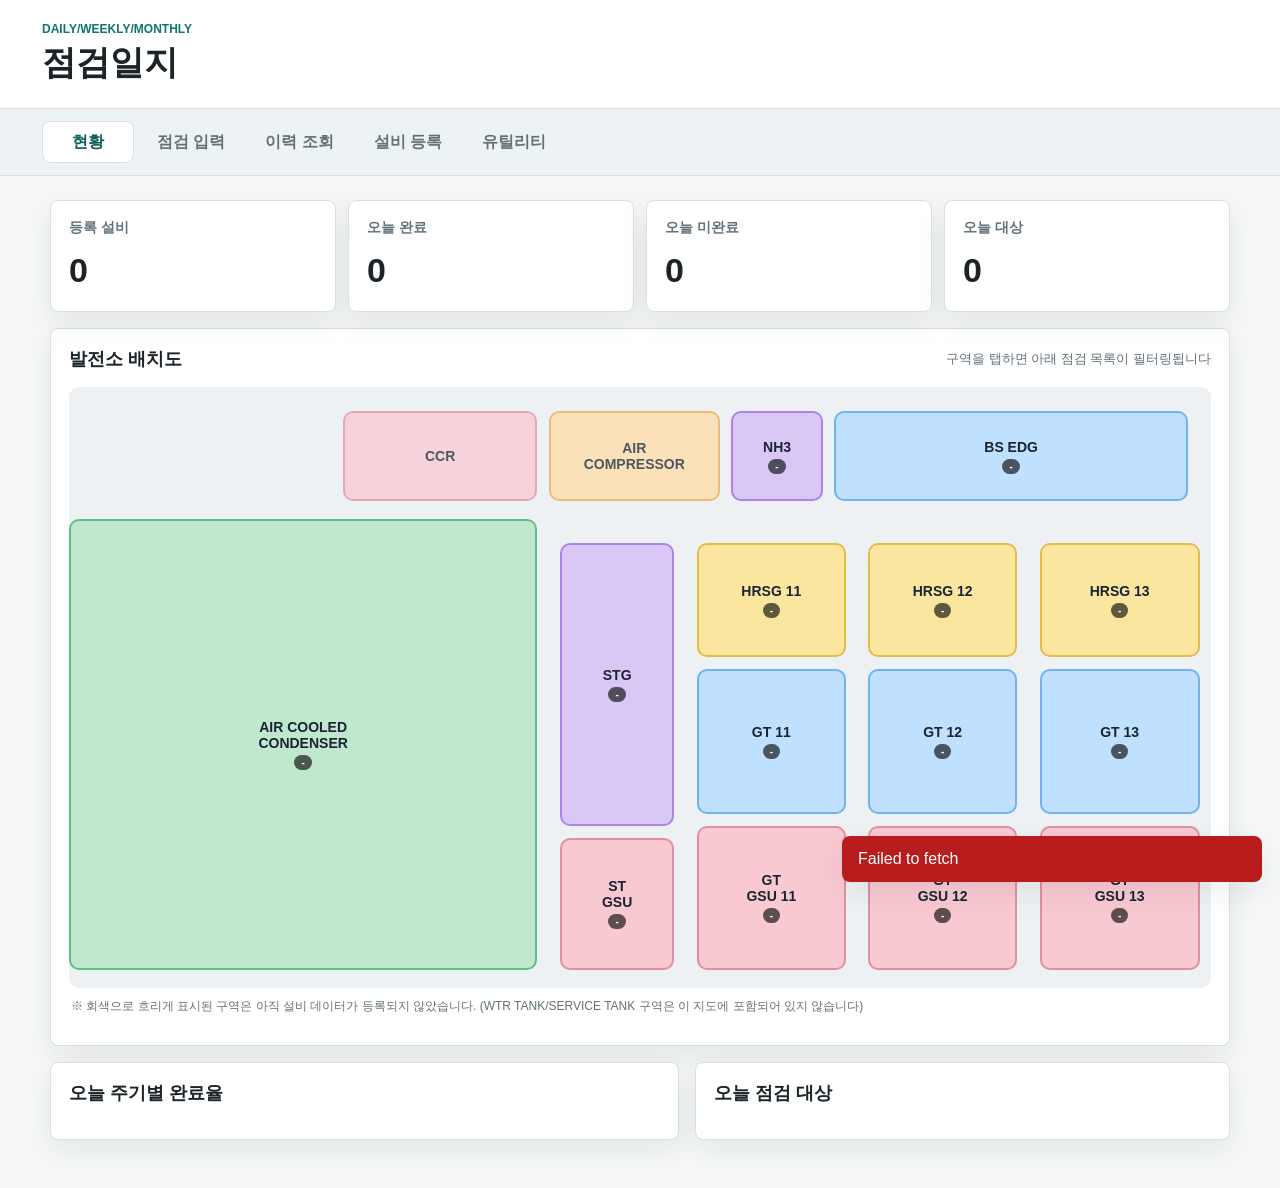
==== index.html @ b96cc68e "Add files via upload" ====
<!doctype html>
<html lang="ko">
  <head>
    <meta charset="utf-8" />
    <meta name="viewport" content="width=device-width, initial-scale=1" />
    <title>Daily/Weekly/Monthly 점검일지</title>
        <meta name="theme-color" content="#1f4e79" />
    <link rel="manifest" href="manifest.json" />
    <link rel="icon" href="icon-192.png" />
    <link rel="stylesheet" href="styles.css?v=20260925g" />
  </head>
  <body>
    <header class="topbar">
      <div>
        <p class="eyebrow">Daily/Weekly/Monthly</p>
        <h1>점검일지</h1>
      </div>
    </header>

    <nav class="tabs" aria-label="화면 선택">
      <button class="tab is-active" data-view="dashboard" type="button">현황</button>
      <button class="tab" data-view="inspection" type="button">점검 입력</button>
      <button class="tab" data-view="history" type="button">이력 조회</button>
      <button class="tab" data-view="equipment" type="button">설비 등록</button>
      <button class="tab" data-view="utility" type="button">유틸리티</button>
    </nav>

    <main>
      <section class="view is-active" id="view-dashboard">
        <div class="summary-grid">
          <article class="metric">
            <span>등록 설비</span>
            <strong id="metricEquipment">0</strong>
          </article>
          <article class="metric">
            <span>오늘 완료</span>
            <strong id="metricToday">0</strong>
          </article>
          <article class="metric">
            <span>오늘 미완료</span>
            <strong id="metricOpen">0</strong>
          </article>
          <article class="metric">
            <span>오늘 대상</span>
            <strong id="metricMissingStartup">0</strong>
          </article>
        </div>

        <section class="panel plant-map-panel">
          <div class="panel-head">
            <h2>발전소 배치도</h2>
            <span class="hint">구역을 탭하면 아래 점검 목록이 필터링됩니다</span>
          </div>
          <div class="plant-map" id="plantMap">
            <div class="plant-zone plant-zone-static zc-pink" style="left:24.0%;top:4.0%;width:17.0%;height:15.0%;">
              <span class="plant-zone-name">CCR</span>
            </div>
            <div class="plant-zone plant-zone-static zc-orange" style="left:42.0%;top:4.0%;width:15.0%;height:15.0%;">
              <span class="plant-zone-name">AIR<br />COMPRESSOR</span>
            </div>
            <button class="plant-zone zc-purple" type="button" data-zone="NH3" style="left:58.0%;top:4.0%;width:8.0%;height:15.0%;">
              <span class="plant-zone-name">NH3</span>
              <span class="plant-zone-badge" data-zone-badge>-</span>
            </button>
            <button class="plant-zone zc-blue" type="button" data-zone="BS EDG" style="left:67.0%;top:4.0%;width:31.0%;height:15.0%;">
              <span class="plant-zone-name">BS EDG</span>
              <span class="plant-zone-badge" data-zone-badge>-</span>
            </button>
            <button class="plant-zone zc-green" type="button" data-zone="ACC AREA" style="left:0.0%;top:22.0%;width:41.0%;height:75.0%;">
              <span class="plant-zone-name">AIR COOLED<br />CONDENSER</span>
              <span class="plant-zone-badge" data-zone-badge>-</span>
            </button>
            <button class="plant-zone zc-purple" type="button" data-zone="STG" style="left:43.0%;top:26.0%;width:10.0%;height:47.0%;">
              <span class="plant-zone-name">STG</span>
              <span class="plant-zone-badge" data-zone-badge>-</span>
            </button>
            <button class="plant-zone zc-pink" type="button" data-zone="ST GSU" style="left:43.0%;top:75.0%;width:10.0%;height:22.0%;">
              <span class="plant-zone-name">ST<br />GSU</span>
              <span class="plant-zone-badge" data-zone-badge>-</span>
            </button>
            <button class="plant-zone zc-yellow" type="button" data-zone="HRSG-1 AREA" style="left:55.0%;top:26.0%;width:13.0%;height:19.0%;">
              <span class="plant-zone-name">HRSG 11</span>
              <span class="plant-zone-badge" data-zone-badge>-</span>
            </button>
            <button class="plant-zone zc-blue" type="button" data-zone="GT-1 BLOCK" style="left:55.0%;top:47.0%;width:13.0%;height:24.0%;">
              <span class="plant-zone-name">GT 11</span>
              <span class="plant-zone-badge" data-zone-badge>-</span>
            </button>
            <button class="plant-zone zc-pink" type="button" data-zone="GT GSU 11" style="left:55.0%;top:73.0%;width:13.0%;height:24.0%;">
              <span class="plant-zone-name">GT<br />GSU 11</span>
              <span class="plant-zone-badge" data-zone-badge>-</span>
            </button>
            <button class="plant-zone zc-yellow" type="button" data-zone="HRSG-2 AREA" style="left:70.0%;top:26.0%;width:13.0%;height:19.0%;">
              <span class="plant-zone-name">HRSG 12</span>
              <span class="plant-zone-badge" data-zone-badge>-</span>
            </button>
            <button class="plant-zone zc-blue" type="button" data-zone="GT-2 BLOCK" style="left:70.0%;top:47.0%;width:13.0%;height:24.0%;">
              <span class="plant-zone-name">GT 12</span>
              <span class="plant-zone-badge" data-zone-badge>-</span>
            </button>
            <button class="plant-zone zc-pink" type="button" data-zone="GT GSU 12" style="left:70.0%;top:73.0%;width:13.0%;height:24.0%;">
              <span class="plant-zone-name">GT<br />GSU 12</span>
              <span class="plant-zone-badge" data-zone-badge>-</span>
            </button>
            <button class="plant-zone zc-yellow" type="button" data-zone="HRSG-3 AREA" style="left:85.0%;top:26.0%;width:14.0%;height:19.0%;">
              <span class="plant-zone-name">HRSG 13</span>
              <span class="plant-zone-badge" data-zone-badge>-</span>
            </button>
            <button class="plant-zone zc-blue" type="button" data-zone="GT-3 BLOCK" style="left:85.0%;top:47.0%;width:14.0%;height:24.0%;">
              <span class="plant-zone-name">GT 13</span>
              <span class="plant-zone-badge" data-zone-badge>-</span>
            </button>
            <button class="plant-zone zc-pink" type="button" data-zone="GT GSU 13" style="left:85.0%;top:73.0%;width:14.0%;height:24.0%;">
              <span class="plant-zone-name">GT<br />GSU 13</span>
              <span class="plant-zone-badge" data-zone-badge>-</span>
            </button>
          </div>
          <p class="plant-map-note">※ 회색으로 흐리게 표시된 구역은 아직 설비 데이터가 등록되지 않았습니다. (WTR TANK/SERVICE TANK 구역은 이 지도에 포함되어 있지 않습니다)</p>
          <div class="plant-zone-chips" id="plantZoneChips"></div>
        </section>

        <div class="panel-grid">
          <section class="panel">
            <div class="panel-head">
              <h2>오늘 주기별 완료율</h2>
            </div>
            <div class="cycle-bars" id="cycleBars"></div>
          </section>

          <section class="panel">
            <div class="panel-head">
              <h2>오늘 점검 대상</h2>
            </div>
            <div class="recent-list" id="recentList"></div>
          </section>
        </div>
      </section>

      <section class="view" id="view-equipment">
        <form class="form-grid panel" id="equipmentForm">
          <div class="panel-head full">
            <h2>설비 등록</h2>
          </div>
          <p class="form-note full">설비 누락 시에만 추가하세요.</p>
          <label>
            설비명
            <input name="name" required placeholder="예: BFP 윤활유 펌프" />
          </label>
          <label>
            설비번호
            <input name="equipmentCode" placeholder="예: BFP-OP-001" />
          </label>
          <label>
            위치
            <input name="location" placeholder="예: 터빈동 1층" />
          </label>
          <label>
            현장구역
            <input name="fieldZone" placeholder="예: GT-1 BLOCK" />
          </label>
          <label>
            담당자
            <input name="manager" placeholder="예: 기계팀" />
          </label>
          <label>
            최초 기동일
            <input name="startupDate" type="date" />
          </label>
          <fieldset class="full check-group">
            <legend>점검주기</legend>
            <label><input type="checkbox" name="cycles" value="daily" checked /> 일간</label>
            <label><input type="checkbox" name="cycles" value="weekly" /> 주간</label>
            <label><input type="checkbox" name="cycles" value="semiannual" /> 반기</label>
          </fieldset>
          <label class="full">
            메모
            <textarea name="notes" rows="3"></textarea>
          </label>
          <div class="actions full">
            <button type="reset" class="secondary">초기화</button>
            <button type="submit">설비 저장</button>
          </div>
        </form>

        <section class="panel equipment-admin">
          <div class="panel-head">
            <h2>기동일 관리</h2>
            <input id="equipmentSearch" placeholder="설비명 또는 KKS 검색" />
          </div>
          <div class="table-wrap">
            <table>
              <thead>
                <tr>
                  <th>설비</th>
                  <th>KKS</th>
                  <th>현장구역</th>
                  <th>위치</th>
                  <th>최초 기동일</th>
                  <th>관리</th>
                </tr>
              </thead>
              <tbody id="equipmentAdminTable"></tbody>
            </table>
          </div>
        </section>
      </section>

      <section class="view" id="view-utility">
        <div class="tank-group-grid" id="utilityTankGroups"></div>

        <form class="form-grid panel" id="tankReadingForm">
          <div class="panel-head full">
            <h2>탱크 레벨 기록</h2>
          </div>
          <label>
            탱크
            <select name="tankId" id="tankSelect" required></select>
          </label>
          <label>
            측정일
            <input name="readingDate" type="date" required />
          </label>
          <label>
            레벨 (mm)
            <input name="levelMm" type="number" min="0" step="1" required />
          </label>
          <label>
            측정자
            <input name="measuredBy" placeholder="예: 홍길동" list="tankInspectorList" autocomplete="off" />
            <datalist id="tankInspectorList"></datalist>
          </label>
          <label class="full">
            메모
            <input name="note" placeholder="특이사항 (선택)" />
          </label>
          <p class="form-note full" id="tankReadingPreview"></p>
          <div class="actions full">
            <button type="reset" class="secondary">초기화</button>
            <button type="submit">기록 저장</button>
          </div>
        </form>

        <section class="panel">
          <div class="panel-head">
            <h2>탱크 사양</h2>
            <span class="hint">Working Volume 기준으로 저장량을 추정합니다</span>
          </div>
          <div class="table-wrap">
            <table>
              <thead>
                <tr>
                  <th>탱크</th>
                  <th>Working Volume (m³)</th>
                  <th>지름 Ø (mm)</th>
                  <th>높이 (mm)</th>
                </tr>
              </thead>
              <tbody id="tankSpecTable"></tbody>
            </table>
          </div>
        </section>

        <section class="panel">
          <div class="panel-head">
            <h2>기록 이력</h2>
            <input id="tankHistorySearch" placeholder="탱크명 검색" />
          </div>
          <div class="table-wrap">
            <table>
              <thead>
                <tr>
                  <th>측정일</th>
                  <th>탱크</th>
                  <th>레벨(mm)</th>
                  <th>충수율</th>
                  <th>추정 저장량(m³)</th>
                  <th>측정자</th>
                  <th>메모</th>
                  <th>관리</th>
                </tr>
              </thead>
              <tbody id="tankReadingTable"></tbody>
            </table>
          </div>
        </section>
      </section>

      <section class="view" id="view-inspection">
        <form class="form-grid panel" id="inspectionForm">
          <div class="panel-head full">
            <h2>점검 입력</h2>
          </div>
          <input type="hidden" name="equipmentId" id="equipmentSelect" />
          <div class="equipment-picker full">
            <label>
              구역
              <select id="category0Select" required></select>
            </label>
            <label>
              계통
              <select id="category1Select" required></select>
            </label>
            <label>
              설비
              <select id="category2Select" required></select>
            </label>
            <label>
              점검일
              <input name="inspectionDate" type="date" required />
            </label>
            <label>
              점검자
              <input name="inspector" placeholder="예: 홍길동" list="inspectorList" autocomplete="off" />
              <datalist id="inspectorList"></datalist>
            </label>
          </div>
          <input type="hidden" name="cycle" id="cycleInput" value="daily" />
          <div class="auto-cycle full">
            <span>자동 점검주기</span>
            <strong id="autoCycleLabel">일간</strong>
            <small id="autoCycleNote">오늘 날짜 기준으로 자동 지정됩니다.</small>
          </div>

          <div class="full item-panel is-active">
            <fieldset class="radio-row">
              <legend>기동여부</legend>
              <label><input type="radio" name="dailyStart" value="yes" checked /> 예</label>
              <label><input type="radio" name="dailyStart" value="no" /> 아니오</label>
            </fieldset>
            <fieldset class="radio-row conditional-row" id="dailyNoiseRow">
              <legend>이음여부</legend>
              <label><input type="radio" name="dailyNoise" value="no" checked /> 아니오</label>
              <label><input type="radio" name="dailyNoise" value="yes" /> 예</label>
            </fieldset>
            <fieldset class="radio-row">
              <legend>윤활유 상태</legend>
              <label><input type="radio" name="dailyOilCondition" value="정상" checked /> 정상</label>
              <label><input type="radio" name="dailyOilCondition" value="부족" /> 부족</label>
            </fieldset>
            <fieldset class="radio-row">
              <legend>윤활유 누유 여부</legend>
              <label><input type="radio" name="oilLeak" value="no" checked /> 아니오</label>
              <label><input type="radio" name="oilLeak" value="yes" /> 예</label>
            </fieldset>
            <fieldset class="radio-row">
              <legend>펌프/팬 누수 여부</legend>
              <label><input type="radio" name="pumpFanLeak" value="no" checked /> 아니오</label>
              <label><input type="radio" name="pumpFanLeak" value="yes" /> 예</label>
            </fieldset>
            <fieldset class="radio-row" data-only-for="EDG">
              <legend>냉각수 누유여부</legend>
              <label><input type="radio" name="coolingWaterLeak" value="no" checked /> 아니오</label>
              <label><input type="radio" name="coolingWaterLeak" value="yes" /> 예</label>
            </fieldset>
          </div>

          <div class="full item-panel common-panel is-active" data-hide-for="EDG">
            <fieldset class="radio-row">
              <legend>필터/스트레이너 막힘여부</legend>
              <label><input type="radio" name="filterBlocked" value="no" checked /> 아니오</label>
              <label><input type="radio" name="filterBlocked" value="yes" /> 예</label>
            </fieldset>
            <fieldset class="radio-row conditional-row" id="filterCleanedRow" hidden>
              <legend>막힘 청소여부</legend>
              <label><input type="radio" name="filterCleaned" value="yes" checked /> 예</label>
              <label><input type="radio" name="filterCleaned" value="no" /> 아니오</label>
            </fieldset>
          </div>

          <div class="full item-panel is-active">
            <fieldset class="radio-row">
              <legend>청소여부</legend>
              <label><input type="radio" name="dailyClean" value="yes" checked /> 예</label>
              <label><input type="radio" name="dailyClean" value="no" /> 아니오</label>
            </fieldset>
          </div>

          <label class="full">
            특이사항
            <textarea name="note" rows="3" placeholder="예시, 윤활유 보충완료, 베어링 교체, 스트레이너 청소완료 등"></textarea>
          </label>
          <label class="full">
            사진
            <div class="photo-actions">
              <label class="file-button">
                사진 촬영
                <input name="photoCamera" type="file" accept="image/*" capture="environment" data-photo-input />
              </label>
              <label class="file-button secondary">
                사진 선택
                <input name="photoGallery" type="file" accept="image/*" multiple data-photo-input />
              </label>
            </div>
            <small class="field-help">사진은 자동으로 용량을 줄여 저장됩니다.</small>
          </label>
          <figure class="photo-preview full" id="photoPreview" hidden>
            <div class="photo-preview-grid"></div>
          </figure>
          <div class="actions full">
            <button type="reset" class="secondary">초기화</button>
            <button type="button" class="secondary" id="nextOpenInspection">다음 미완료 설비로</button>
            <button type="submit" class="secondary" data-after-submit="next">저장 후 다음</button>
            <button type="submit">점검 제출</button>
          </div>
        </form>
      </section>

      <section class="view" id="view-history">
        <section class="history-shell">
          <aside class="panel history-list-panel">
          <div class="panel-head">
            <h2>점검 이력</h2>
            <div class="filters">
              <select id="historyCycle">
                <option value="">전체 주기</option>
                <option value="daily">일간</option>
                <option value="weekly">주간</option>
                <option value="semiannual">반기</option>
              </select>
              <select id="historyEquipment">
                <option value="">전체 설비</option>
              </select>
              <input id="historyStartDate" type="date" aria-label="시작일" />
              <input id="historyEndDate" type="date" aria-label="종료일" />
              <input id="historySearch" placeholder="설비명 검색" />
            </div>
          </div>
          <div class="history-list" id="historyList"></div>
          </aside>

          <section class="panel history-detail-panel">
            <div class="panel-head">
              <h2>상세 조회</h2>
            </div>
            <div id="historyDetail"></div>
          </section>
        </section>
      </section>
    </main>

    <div class="toast" id="toast" role="status" aria-live="polite"></div>
    <script src="config.js"></script>
    <script src="api-adapter.js?v=20260925g"></script>
    <script src="app.js?v=20260925g"></script>
  </body>
</html>
---- styles.css ----
:root {
  color-scheme: light;
  --bg: #f5f7f8;
  --surface: #ffffff;
  --ink: #1c2428;
  --muted: #637179;
  --line: #d8e0e4;
  --primary: #0f766e;
  --primary-dark: #115e59;
  --accent: #2563eb;
  --warning: #b45309;
  --danger: #b91c1c;
  --shadow: 0 10px 30px rgba(28, 36, 40, 0.08);
}

* {
  box-sizing: border-box;
}

body {
  margin: 0;
  min-width: 320px;
  background: var(--bg);
  color: var(--ink);
  font-family: Arial, "Noto Sans KR", sans-serif;
}

button,
input,
select,
textarea {
  font: inherit;
}

button {
  min-height: 42px;
  border: 0;
  border-radius: 8px;
  padding: 0 16px;
  background: var(--primary);
  color: #fff;
  cursor: pointer;
  font-weight: 700;
}

button:hover {
  background: var(--primary-dark);
}

button.secondary {
  background: #e8eef1;
  color: var(--ink);
}

button.secondary:hover {
  background: #dbe5e9;
}

button.danger-button {
  background: #fee2e2;
  color: var(--danger);
}

button.danger-button:hover {
  background: #fecaca;
}

input,
select,
textarea {
  width: 100%;
  min-height: 42px;
  border: 1px solid var(--line);
  border-radius: 8px;
  padding: 10px 12px;
  background: #fff;
  color: var(--ink);
}

textarea {
  resize: vertical;
}

label,
legend {
  color: #2d383d;
  font-size: 14px;
  font-weight: 700;
}

.topbar {
  display: flex;
  align-items: center;
  justify-content: space-between;
  gap: 18px;
  padding: 22px clamp(16px, 4vw, 42px);
  background: #ffffff;
  border-bottom: 1px solid var(--line);
}

.eyebrow {
  margin: 0 0 4px;
  color: var(--primary);
  font-size: 12px;
  font-weight: 800;
  letter-spacing: 0;
  text-transform: uppercase;
}

h1,
h2 {
  margin: 0;
  letter-spacing: 0;
}

h1 {
  font-size: clamp(24px, 3vw, 34px);
}

h2 {
  font-size: 18px;
}

.tabs {
  display: flex;
  gap: 6px;
  overflow-x: auto;
  padding: 12px clamp(16px, 4vw, 42px);
  background: #edf2f4;
  border-bottom: 1px solid var(--line);
}

.tab {
  flex: 0 0 auto;
  min-width: 92px;
  background: transparent;
  color: var(--muted);
  border: 1px solid transparent;
}

.tab:hover,
.tab.is-active {
  background: #fff;
  color: var(--primary-dark);
  border-color: var(--line);
}

main {
  width: min(1180px, calc(100% - 32px));
  margin: 24px auto 48px;
}

.view {
  display: none;
}

.view.is-active {
  display: block;
}

.summary-grid {
  display: grid;
  grid-template-columns: repeat(4, minmax(0, 1fr));
  gap: 12px;
  margin-bottom: 16px;
}

.metric,
.panel {
  border: 1px solid var(--line);
  border-radius: 8px;
  background: var(--surface);
  box-shadow: var(--shadow);
}

.metric {
  min-height: 112px;
  padding: 18px;
}

.metric span {
  display: block;
  color: var(--muted);
  font-size: 14px;
  font-weight: 700;
}

.metric strong {
  display: block;
  margin-top: 14px;
  font-size: 34px;
  letter-spacing: 0;
}

.metric small {
  display: block;
  margin-top: 6px;
  color: var(--muted);
  font-size: 12px;
}

.tank-group-grid {
  display: grid;
  grid-template-columns: repeat(4, minmax(0, 1fr));
  gap: 10px;
  margin-bottom: 16px;
}

.tank-group-box {
  border: 1px solid var(--line);
  border-radius: 10px;
  background: var(--surface);
  box-shadow: var(--shadow);
  padding: 10px 4px;
  display: flex;
  min-width: 0;
}

.tank-group-total {
  min-width: 0;
}

.tank-gauge-card {
  flex: 1 1 0;
  min-width: 0;
  padding: 2px 4px;
  display: flex;
  flex-direction: column;
  align-items: center;
  text-align: center;
  gap: 2px;
}

.tank-gauge-card + .tank-gauge-card {
  border-left: 1px solid var(--line);
}

.tank-gauge-head {
  display: flex;
  align-items: center;
  justify-content: center;
  gap: 4px;
  font-weight: 700;
  font-size: 10.5px;
  color: var(--muted);
  line-height: 1.25;
}

.tank-gauge-icon {
  font-size: 14px;
}

.tank-gauge-value {
  margin-top: 6px;
  font-size: 19px;
  font-weight: 800;
  color: var(--ink);
  letter-spacing: 0;
}

.tank-gauge-unit {
  margin-top: -4px;
  font-size: 11px;
  color: var(--muted);
}

.tank-gauge-percent {
  margin-top: 4px;
  font-size: 15px;
  font-weight: 700;
  color: var(--tank-color, var(--primary));
}

.tank-gauge-caption {
  font-size: 9.5px;
  color: var(--muted);
  margin-bottom: 8px;
}

.tank-gauge-tube {
  width: 24px;
  height: 76px;
  border-radius: 999px;
  background: #eef1f3;
  border: 1px solid var(--line);
  display: flex;
  align-items: flex-end;
  overflow: hidden;
}

.tank-gauge-fill {
  width: 100%;
  border-radius: 999px;
  background: var(--tank-color, var(--primary));
  transition: height 0.3s ease;
}

.tank-gauge-card.is-empty .tank-gauge-fill {
  background: #c7d0d4;
}

.tank-gauge-card.is-empty .tank-gauge-percent {
  color: var(--muted);
}

.tank-group-total {
  min-height: auto;
  padding: 12px 10px;
}

.tank-group-total span {
  font-size: 11px;
}

.tank-group-total strong {
  margin-top: 6px;
  font-size: 20px;
}

.panel {
  padding: 18px;
}

.equipment-admin {
  margin-top: 16px;
}

.panel-grid {
  display: grid;
  grid-template-columns: minmax(0, 1fr) minmax(320px, 0.85fr);
  gap: 16px;
}


.plant-map-panel {
  margin-bottom: 16px;
}

.plant-map-panel .panel-head .hint {
  color: var(--muted);
  font-size: 13px;
  font-weight: 500;
}

.plant-map {
  position: relative;
  width: 100%;
  aspect-ratio: 1.9 / 1;
  border-radius: 10px;
  overflow: hidden;
  background: #eef1f3;
}

.plant-zone {
  position: absolute;
  display: flex;
  flex-direction: column;
  align-items: center;
  justify-content: center;
  gap: 4px;
  border: 2px solid rgba(20, 25, 28, 0.18);
  border-radius: 10px;
  color: #1b2430;
  text-align: center;
  cursor: pointer;
  padding: 4px;
  transition: transform 120ms ease, box-shadow 120ms ease, opacity 120ms ease;
}

.plant-zone-name {
  font-weight: 800;
  font-size: clamp(9px, 1.7vw, 14px);
  line-height: 1.15;
}

.plant-zone:hover,
.plant-zone:focus-visible {
  transform: scale(1.035);
  box-shadow: 0 6px 16px rgba(15, 20, 25, 0.22);
  z-index: 2;
}

.plant-zone.plant-zone-static {
  cursor: default;
  opacity: 0.75;
}

.plant-zone.plant-zone-static:hover,
.plant-zone.plant-zone-static:focus-visible {
  transform: none;
  box-shadow: none;
}

.plant-zone-badge {
  font-size: 10px;
  font-weight: 800;
  padding: 2px 7px;
  border-radius: 999px;
  background: rgba(0, 0, 0, 0.62);
  color: #fff;
  white-space: nowrap;
}

.plant-zone.zc-pink { background: #f9c9d2; border-color: #e08fa2; }
.plant-zone.zc-orange { background: #ffdca8; border-color: #ecab53; }
.plant-zone.zc-purple { background: #d9c7f5; border-color: #ad84e6; }
.plant-zone.zc-blue { background: #bfe0ff; border-color: #6fb2f2; }
.plant-zone.zc-green { background: #bfe8cf; border-color: #5fbd8a; }
.plant-zone.zc-yellow { background: #fbe6a0; border-color: #e3bd48; }

.plant-zone.zone-complete {
  box-shadow: inset 0 0 0 3px var(--accent, #1c8a5f);
}

.plant-zone.zone-partial {
  box-shadow: inset 0 0 0 3px #e08a1e;
}

.plant-zone.zone-open {
  box-shadow: inset 0 0 0 3px #d8432f;
}

.plant-zone.zone-empty {
  opacity: 0.5;
  filter: grayscale(0.5);
}

.plant-map-note {
  margin: 10px 2px 0;
  color: var(--muted);
  font-size: 12px;
}

.plant-zone-chips {
  display: flex;
  flex-wrap: wrap;
  gap: 8px;
  margin-top: 12px;
}

.plant-zone-chip {
  display: flex;
  flex-direction: column;
  align-items: flex-start;
  gap: 2px;
  padding: 8px 12px;
  border-radius: 8px;
  border: 1px solid var(--line);
  background: var(--surface-muted, #f3f5f6);
  cursor: pointer;
  font-size: 12px;
  color: var(--text, #16211d);
}

.plant-zone-chip strong {
  font-size: 13px;
}

.plant-zone-chip span {
  color: var(--muted);
}

.plant-zone-chip.zone-complete {
  border-color: var(--accent, #1c8a5f);
}

.plant-zone-chip.zone-partial {
  border-color: #e08a1e;
}

.plant-zone-chip.zone-open {
  border-color: #d8432f;
}

@media (max-width: 640px) {
  .plant-zone-label {
    font-size: 10px;
  }

  .plant-zone-badge {
    font-size: 9px;
    padding: 1px 6px;
  }

  .plant-zone-name {
    font-size: clamp(7px, 2.6vw, 11px);
  }
}

.panel-head {
  display: flex;
  align-items: center;
  justify-content: space-between;
  gap: 12px;
  margin-bottom: 16px;
}

.form-grid {
  display: grid;
  grid-template-columns: repeat(2, minmax(0, 1fr));
  gap: 16px;
}

.form-note {
  margin: -4px 0 0;
  color: var(--muted);
  font-size: 14px;
}

.field-help {
  display: block;
  margin-top: 6px;
  color: var(--muted);
  font-size: 12px;
  font-weight: 700;
}

.full {
  grid-column: 1 / -1;
}

.equipment-picker {
  display: grid;
  grid-template-columns: repeat(auto-fit, minmax(150px, 1fr));
  gap: 12px;
}

.auto-cycle {
  display: grid;
  gap: 5px;
  border: 1px solid var(--line);
  border-radius: 8px;
  padding: 14px;
  background: #f6fbfa;
}

.auto-cycle span,
.auto-cycle small {
  color: var(--muted);
  font-size: 13px;
  font-weight: 700;
}

.auto-cycle strong {
  color: var(--primary-dark);
  font-size: 22px;
  letter-spacing: 0;
}

.check-group,
.segmented,
.radio-row {
  display: flex;
  flex-wrap: wrap;
  gap: 10px;
  border: 1px solid var(--line);
  border-radius: 8px;
  padding: 12px;
}

.check-group label,
.segmented label,
.radio-row label {
  display: inline-flex;
  align-items: center;
  gap: 6px;
  min-height: 40px;
  padding: 0 14px;
  border-radius: 999px;
  background: #eef4f6;
  color: #2d383d;
  cursor: pointer;
  font-size: 15px;
  font-weight: 800;
}

.check-group input,
.segmented input,
.radio-row input {
  width: 18px;
  min-height: 18px;
}

.item-panel {
  display: none;
  grid-template-columns: repeat(3, minmax(0, 1fr));
  gap: 12px;
  border: 1px solid var(--line);
  border-radius: 8px;
  padding: 14px;
  background: #fbfcfd;
}

.item-panel.is-active {
  display: grid;
}

.common-panel {
  grid-template-columns: repeat(2, minmax(0, 1fr));
  background: #f6fbfa;
}

.conditional-row[hidden] {
  display: none;
}

.item-panel label {
  grid-column: 1 / -1;
}

.actions {
  display: flex;
  flex-wrap: wrap;
  justify-content: flex-end;
  gap: 8px;
}

.photo-actions,
.row-actions {
  display: flex;
  flex-wrap: wrap;
  gap: 8px;
}

.file-button {
  display: inline-flex;
  align-items: center;
  justify-content: center;
  min-height: 46px;
  border-radius: 8px;
  padding: 0 16px;
  background: var(--primary);
  color: #fff;
  cursor: pointer;
  font-weight: 800;
}

.file-button.secondary {
  background: #e8eef1;
  color: var(--ink);
}

.file-button input {
  position: absolute;
  width: 1px;
  height: 1px;
  opacity: 0;
  pointer-events: none;
}

.photo-preview {
  margin: 0;
  border: 1px dashed var(--line);
  border-radius: 8px;
  padding: 10px;
  background: #fbfcfd;
}

.photo-preview img {
  display: block;
  width: min(320px, 100%);
  max-height: 220px;
  object-fit: contain;
  border-radius: 6px;
}

.photo-preview-grid {
  display: flex;
  flex-wrap: wrap;
  gap: 8px;
}

.photo-preview-grid img {
  width: 96px;
  height: 96px;
  object-fit: cover;
}

.cycle-bars,
.recent-list {
  display: grid;
  gap: 12px;
}

.recent-list {
  max-height: 520px;
  overflow: auto;
  padding-right: 4px;
}

.dashboard-path {
  display: flex;
  align-items: center;
  gap: 8px;
  position: sticky;
  top: 0;
  z-index: 1;
  padding: 0 0 4px;
  background: #fff;
}

.dashboard-path span {
  min-width: 0;
  overflow: hidden;
  color: var(--muted);
  font-size: 13px;
  font-weight: 800;
  text-overflow: ellipsis;
  white-space: nowrap;
}

.dashboard-back {
  min-height: 34px;
  border-radius: 8px;
  padding: 0 12px;
  background: #e8eef1;
  color: var(--ink);
  font-size: 13px;
  font-weight: 800;
}

.bar-row {
  display: grid;
  grid-template-columns: 72px minmax(0, 1fr) 52px;
  align-items: center;
  gap: 10px;
  color: var(--muted);
  font-size: 14px;
  font-weight: 700;
}

.bar-track {
  height: 14px;
  overflow: hidden;
  border-radius: 999px;
  background: #e8eef1;
}

.bar-fill {
  height: 100%;
  border-radius: inherit;
  background: var(--accent);
}

.recent-item {
  display: grid;
  grid-template-columns: minmax(0, 1fr) auto;
  gap: 10px;
  width: 100%;
  min-height: 64px;
  padding: 12px;
  border: 1px solid var(--line);
  border-radius: 8px;
  background: #fbfcfd;
  color: var(--ink);
  text-align: left;
}

.due-target {
  cursor: pointer;
}

.due-group strong::after {
  content: "›";
  margin-left: 8px;
  color: var(--muted);
}

.due-target:hover {
  background: #f0f7f6;
  border-color: #b7d8d4;
}

.recent-item strong {
  display: block;
  margin-bottom: 4px;
}

.recent-item span {
  color: var(--muted);
  font-size: 13px;
}

.badge {
  align-self: start;
  border-radius: 999px;
  padding: 5px 9px;
  background: #e0f2f1;
  color: var(--primary-dark);
  font-size: 12px;
  font-weight: 800;
}

.badge.open {
  background: #fff7ed;
  color: var(--warning);
}

[data-dashboard-quick] {
  cursor: pointer;
}

.filters {
  display: flex;
  flex-wrap: wrap;
  gap: 8px;
  width: min(760px, 100%);
}

.history-shell {
  display: grid;
  grid-template-columns: minmax(300px, 0.72fr) minmax(360px, 1fr);
  gap: 16px;
  align-items: start;
}

.history-list-panel,
.history-detail-panel {
  min-height: 560px;
}

.history-list {
  display: grid;
  gap: 8px;
}

.history-card {
  display: grid;
  grid-template-columns: minmax(0, 1fr) auto auto auto;
  align-items: center;
  gap: 10px;
  width: 100%;
  min-height: 76px;
  border: 1px solid transparent;
  border-bottom-color: var(--line);
  border-radius: 0;
  padding: 10px 4px;
  background: transparent;
  color: var(--ink);
  text-align: left;
  cursor: pointer;
}

.history-card:hover,
.history-card.is-active {
  border-color: var(--line);
  border-radius: 8px;
  background: #fbfcfd;
}

.history-card-main {
  min-width: 0;
}

.history-date {
  display: block;
  color: var(--muted);
  font-size: 12px;
  font-weight: 800;
}

.history-title {
  display: block;
  overflow: hidden;
  margin-top: 4px;
  text-overflow: ellipsis;
  white-space: nowrap;
  font-size: 14px;
  font-weight: 800;
}

.history-meta {
  display: block;
  overflow: hidden;
  margin-top: 4px;
  color: var(--muted);
  text-overflow: ellipsis;
  white-space: nowrap;
  font-size: 13px;
}

.history-thumb {
  display: block;
  width: 42px;
  height: 42px;
  border-radius: 6px;
  object-fit: cover;
  background: #e8eef1;
}

.history-arrow {
  color: var(--muted);
  font-size: 24px;
  line-height: 1;
}

.detail-rows {
  display: grid;
  border-top: 1px solid var(--line);
}

.detail-row {
  display: grid;
  grid-template-columns: 112px minmax(0, 1fr);
  gap: 14px;
  padding: 14px 0;
  border-bottom: 1px solid var(--line);
}

.detail-label {
  color: var(--muted);
  font-size: 14px;
  font-weight: 800;
}

.detail-value {
  min-width: 0;
  color: var(--ink);
  font-size: 14px;
  font-weight: 700;
  word-break: break-word;
}

.detail-photo-grid {
  display: flex;
  flex-wrap: wrap;
  gap: 8px;
  margin-top: 10px;
}

.detail-photo {
  width: 82px;
  height: 82px;
  border-radius: 8px;
  object-fit: cover;
  border: 1px solid var(--line);
}

.photo-count {
  margin-top: 8px;
  color: var(--muted);
  font-size: 13px;
  font-weight: 800;
}

.table-wrap {
  overflow-x: auto;
}

table {
  width: 100%;
  min-width: 720px;
  border-collapse: collapse;
}

th,
td {
  padding: 12px 10px;
  border-bottom: 1px solid var(--line);
  text-align: left;
  vertical-align: top;
}

th {
  color: var(--muted);
  font-size: 13px;
}

td a {
  color: var(--accent);
  font-weight: 700;
}

td input {
  min-width: 150px;
}

.empty {
  color: var(--muted);
  padding: 16px 0;
}

.toast {
  position: fixed;
  right: 18px;
  bottom: 18px;
  width: min(420px, calc(100% - 36px));
  transform: translateY(120%);
  border-radius: 8px;
  padding: 14px 16px;
  background: #172126;
  color: #fff;
  box-shadow: var(--shadow);
  transition: transform 160ms ease;
  z-index: 20;
}

.toast.is-visible {
  transform: translateY(0);
}

.toast.error {
  background: var(--danger);
}

@media (max-width: 820px) {
  .topbar,
  .panel-head,
  .filters {
    align-items: stretch;
    flex-direction: column;
  }

  .panel-grid,
  .history-shell,
  .form-grid,
  .item-panel {
    grid-template-columns: 1fr;
  }

  .summary-grid {
    grid-template-columns: repeat(4, minmax(0, 1fr));
    gap: 6px;
  }

  .metric {
    min-height: auto;
    padding: 10px 6px;
  }

  .metric span {
    font-size: 10px;
  }

  .metric strong {
    margin-top: 6px;
    font-size: 19px;
  }

  .metric small {
    margin-top: 3px;
    font-size: 9px;
  }

  .tank-group-grid {
    gap: 6px;
  }

  .tank-group-box {
    padding: 8px 2px;
  }

  .tank-gauge-head {
    font-size: 9px;
    gap: 2px;
  }

  .tank-gauge-icon {
    font-size: 12px;
  }

  .tank-gauge-value {
    font-size: 15px;
    margin-top: 4px;
  }

  .tank-gauge-unit,
  .tank-gauge-caption {
    font-size: 8.5px;
  }

  .tank-gauge-percent {
    font-size: 12px;
  }

  .tank-gauge-tube {
    width: 18px;
    height: 56px;
  }

  .tank-group-total {
    padding: 8px 4px;
  }

  .tank-group-total span {
    font-size: 9px;
  }

  .tank-group-total strong {
    font-size: 15px;
    margin-top: 4px;
  }

  .actions {
    justify-content: stretch;
  }

  .actions button {
    flex: 1;
    min-height: 48px;
  }

  .radio-row {
    gap: 8px;
  }

  .radio-row label {
    flex: 1 1 120px;
    justify-content: center;
    min-height: 48px;
  }
}

/* 미전송(오프라인 저장) 기록 표시 */
.pending-badge {
  position: fixed;
  right: 16px;
  bottom: 16px;
  z-index: 1000;
  padding: 10px 16px;
  border: 0;
  border-radius: 999px;
  background: #d9480f;
  color: #fff;
  font-weight: 700;
  font-size: 15px;
  box-shadow: 0 4px 14px rgba(0, 0, 0, 0.25);
}
.pending-badge[hidden] {
  display: none;
}
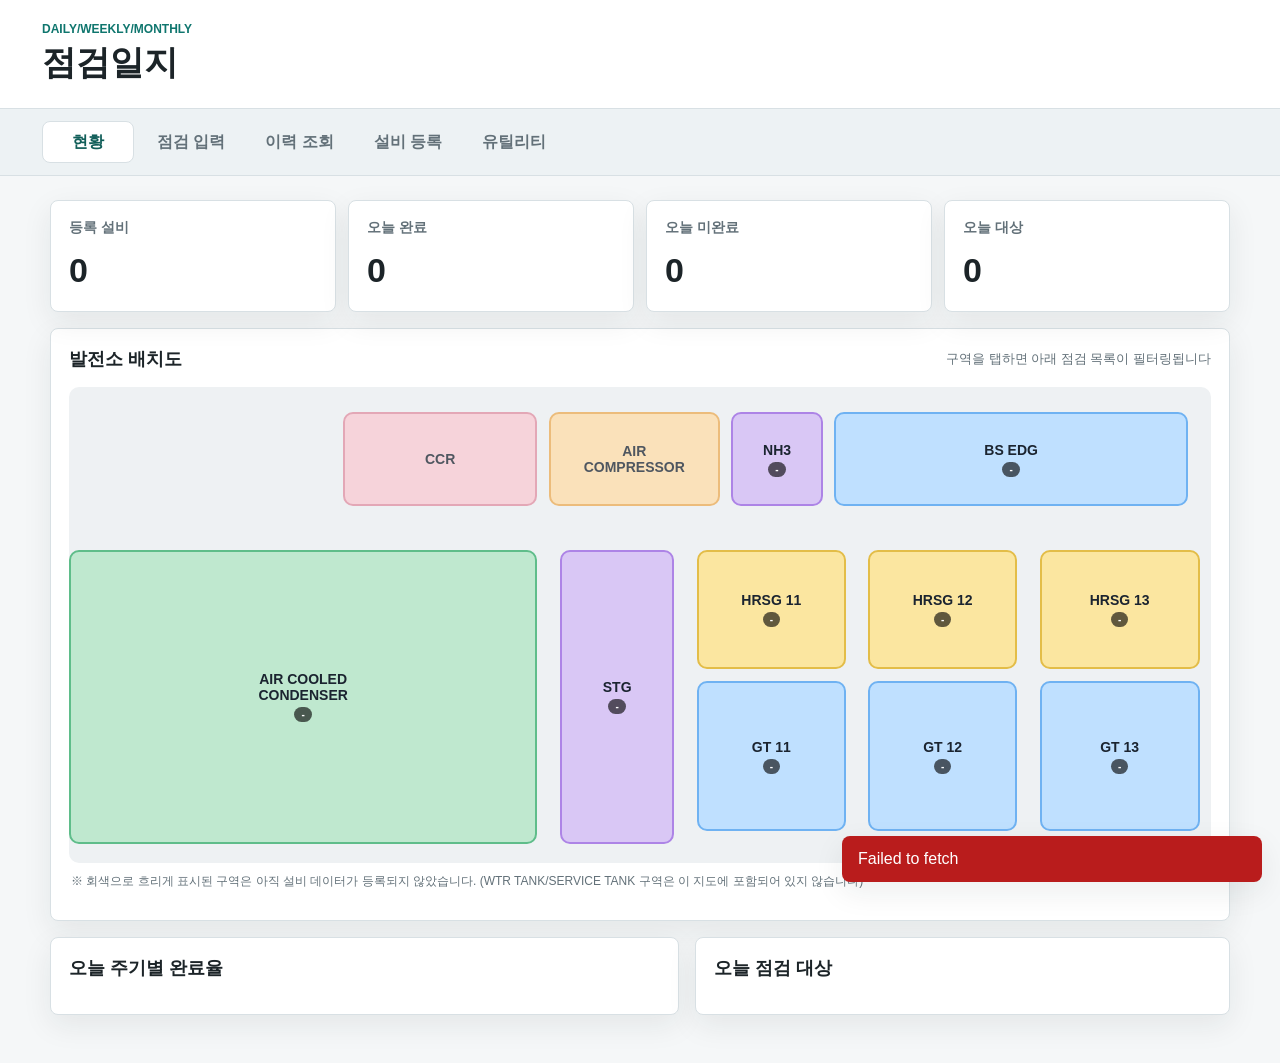
==== commit 43b8b2f8: "Add files via upload" ====
--- a/index.html
+++ b/index.html
@@ -7,7 +7,7 @@
         <meta name="theme-color" content="#1f4e79" />
     <link rel="manifest" href="manifest.json" />
     <link rel="icon" href="icon-192.png" />
-    <link rel="stylesheet" href="styles.css?v=20260925g" />
+    <link rel="stylesheet" href="styles.css?v=20260925j" />
   </head>
   <body>
     <header class="topbar">
@@ -52,66 +52,50 @@
             <span class="hint">구역을 탭하면 아래 점검 목록이 필터링됩니다</span>
           </div>
           <div class="plant-map" id="plantMap">
-            <div class="plant-zone plant-zone-static zc-pink" style="left:24.0%;top:4.0%;width:17.0%;height:15.0%;">
+            <div class="plant-zone plant-zone-static zc-pink" style="left:24.0%;top:5.3%;width:17.0%;height:19.7%;">
               <span class="plant-zone-name">CCR</span>
             </div>
-            <div class="plant-zone plant-zone-static zc-orange" style="left:42.0%;top:4.0%;width:15.0%;height:15.0%;">
+            <div class="plant-zone plant-zone-static zc-orange" style="left:42.0%;top:5.3%;width:15.0%;height:19.7%;">
               <span class="plant-zone-name">AIR<br />COMPRESSOR</span>
             </div>
-            <button class="plant-zone zc-purple" type="button" data-zone="NH3" style="left:58.0%;top:4.0%;width:8.0%;height:15.0%;">
+            <button class="plant-zone zc-purple" type="button" data-zone="NH3" style="left:58.0%;top:5.3%;width:8.0%;height:19.7%;">
               <span class="plant-zone-name">NH3</span>
               <span class="plant-zone-badge" data-zone-badge>-</span>
             </button>
-            <button class="plant-zone zc-blue" type="button" data-zone="BS EDG" style="left:67.0%;top:4.0%;width:31.0%;height:15.0%;">
+            <button class="plant-zone zc-blue" type="button" data-zone="BS EDG" style="left:67.0%;top:5.3%;width:31.0%;height:19.7%;">
               <span class="plant-zone-name">BS EDG</span>
               <span class="plant-zone-badge" data-zone-badge>-</span>
             </button>
-            <button class="plant-zone zc-green" type="button" data-zone="ACC AREA" style="left:0.0%;top:22.0%;width:41.0%;height:75.0%;">
+            <button class="plant-zone zc-green" type="button" data-zone="ACC AREA" style="left:0.0%;top:34.2%;width:41.0%;height:61.8%;">
               <span class="plant-zone-name">AIR COOLED<br />CONDENSER</span>
               <span class="plant-zone-badge" data-zone-badge>-</span>
             </button>
-            <button class="plant-zone zc-purple" type="button" data-zone="STG" style="left:43.0%;top:26.0%;width:10.0%;height:47.0%;">
+            <button class="plant-zone zc-purple" type="button" data-zone="STG" style="left:43.0%;top:34.2%;width:10.0%;height:61.8%;">
               <span class="plant-zone-name">STG</span>
               <span class="plant-zone-badge" data-zone-badge>-</span>
             </button>
-            <button class="plant-zone zc-pink" type="button" data-zone="ST GSU" style="left:43.0%;top:75.0%;width:10.0%;height:22.0%;">
-              <span class="plant-zone-name">ST<br />GSU</span>
-              <span class="plant-zone-badge" data-zone-badge>-</span>
-            </button>
-            <button class="plant-zone zc-yellow" type="button" data-zone="HRSG-1 AREA" style="left:55.0%;top:26.0%;width:13.0%;height:19.0%;">
+            <button class="plant-zone zc-yellow" type="button" data-zone="HRSG-1 AREA" style="left:55.0%;top:34.2%;width:13.0%;height:25.0%;">
               <span class="plant-zone-name">HRSG 11</span>
               <span class="plant-zone-badge" data-zone-badge>-</span>
             </button>
-            <button class="plant-zone zc-blue" type="button" data-zone="GT-1 BLOCK" style="left:55.0%;top:47.0%;width:13.0%;height:24.0%;">
+            <button class="plant-zone zc-blue" type="button" data-zone="GT-1 BLOCK" style="left:55.0%;top:61.8%;width:13.0%;height:31.6%;">
               <span class="plant-zone-name">GT 11</span>
               <span class="plant-zone-badge" data-zone-badge>-</span>
             </button>
-            <button class="plant-zone zc-pink" type="button" data-zone="GT GSU 11" style="left:55.0%;top:73.0%;width:13.0%;height:24.0%;">
-              <span class="plant-zone-name">GT<br />GSU 11</span>
-              <span class="plant-zone-badge" data-zone-badge>-</span>
-            </button>
-            <button class="plant-zone zc-yellow" type="button" data-zone="HRSG-2 AREA" style="left:70.0%;top:26.0%;width:13.0%;height:19.0%;">
+            <button class="plant-zone zc-yellow" type="button" data-zone="HRSG-2 AREA" style="left:70.0%;top:34.2%;width:13.0%;height:25.0%;">
               <span class="plant-zone-name">HRSG 12</span>
               <span class="plant-zone-badge" data-zone-badge>-</span>
             </button>
-            <button class="plant-zone zc-blue" type="button" data-zone="GT-2 BLOCK" style="left:70.0%;top:47.0%;width:13.0%;height:24.0%;">
+            <button class="plant-zone zc-blue" type="button" data-zone="GT-2 BLOCK" style="left:70.0%;top:61.8%;width:13.0%;height:31.6%;">
               <span class="plant-zone-name">GT 12</span>
               <span class="plant-zone-badge" data-zone-badge>-</span>
             </button>
-            <button class="plant-zone zc-pink" type="button" data-zone="GT GSU 12" style="left:70.0%;top:73.0%;width:13.0%;height:24.0%;">
-              <span class="plant-zone-name">GT<br />GSU 12</span>
-              <span class="plant-zone-badge" data-zone-badge>-</span>
-            </button>
-            <button class="plant-zone zc-yellow" type="button" data-zone="HRSG-3 AREA" style="left:85.0%;top:26.0%;width:14.0%;height:19.0%;">
+            <button class="plant-zone zc-yellow" type="button" data-zone="HRSG-3 AREA" style="left:85.0%;top:34.2%;width:14.0%;height:25.0%;">
               <span class="plant-zone-name">HRSG 13</span>
               <span class="plant-zone-badge" data-zone-badge>-</span>
             </button>
-            <button class="plant-zone zc-blue" type="button" data-zone="GT-3 BLOCK" style="left:85.0%;top:47.0%;width:14.0%;height:24.0%;">
+            <button class="plant-zone zc-blue" type="button" data-zone="GT-3 BLOCK" style="left:85.0%;top:61.8%;width:14.0%;height:31.6%;">
               <span class="plant-zone-name">GT 13</span>
-              <span class="plant-zone-badge" data-zone-badge>-</span>
-            </button>
-            <button class="plant-zone zc-pink" type="button" data-zone="GT GSU 13" style="left:85.0%;top:73.0%;width:14.0%;height:24.0%;">
-              <span class="plant-zone-name">GT<br />GSU 13</span>
               <span class="plant-zone-badge" data-zone-badge>-</span>
             </button>
           </div>
@@ -441,6 +425,6 @@
     <div class="toast" id="toast" role="status" aria-live="polite"></div>
     <script src="config.js"></script>
     <script src="api-adapter.js?v=20260925g"></script>
-    <script src="app.js?v=20260925g"></script>
+    <script src="app.js?v=20260925j"></script>
   </body>
 </html>
--- a/styles.css
+++ b/styles.css
@@ -345,7 +345,7 @@
 .plant-map {
   position: relative;
   width: 100%;
-  aspect-ratio: 1.9 / 1;
+  aspect-ratio: 2.4 / 1;
   border-radius: 10px;
   overflow: hidden;
   background: #eef1f3;
@@ -1129,3 +1129,147 @@
 .pending-badge[hidden] {
   display: none;
 }
+
+/* ===== 모바일 컴팩트 레이아웃 (한 화면에 더 많이 보이게) ===== */
+@media (max-width: 820px) {
+  .topbar {
+    padding: 10px 14px;
+  }
+  .topbar h1 {
+    font-size: 20px;
+    margin: 0;
+  }
+  .topbar .eyebrow {
+    font-size: 10px;
+    margin: 0;
+  }
+  .tabs {
+    padding-top: 4px;
+    padding-bottom: 4px;
+  }
+  .tab {
+    min-height: 36px;
+    padding: 0 12px;
+    font-size: 14px;
+  }
+  main {
+    width: calc(100% - 16px);
+    margin: 8px auto 72px;
+  }
+  .panel {
+    padding: 12px;
+  }
+  .panel h2 {
+    font-size: 17px;
+  }
+  .panel-head {
+    margin-bottom: 8px;
+  }
+  #inspectionForm.form-grid,
+  #inspectionForm .form-grid {
+    grid-template-columns: repeat(2, minmax(0, 1fr));
+    gap: 8px;
+  }
+  #inspectionForm label {
+    font-size: 12px;
+  }
+  #inspectionForm input,
+  #inspectionForm select {
+    min-height: 38px;
+    padding: 6px 10px;
+  }
+
+  /* 자동 점검주기: 한 줄로 */
+  .auto-cycle {
+    display: flex;
+    flex-wrap: wrap;
+    align-items: baseline;
+    gap: 4px 10px;
+    padding: 8px 12px;
+  }
+  .auto-cycle strong {
+    font-size: 17px;
+  }
+  .auto-cycle small {
+    font-size: 11px;
+  }
+
+  /* 점검 항목: 질문 | 버튼2개 를 한 줄에 */
+  .item-panel,
+  .common-panel {
+    grid-template-columns: 1fr !important;
+    gap: 0;
+    padding: 2px 10px;
+  }
+  .radio-row {
+    display: grid;
+    grid-template-columns: minmax(0, 1fr) auto auto;
+    align-items: center;
+    gap: 6px;
+    border: 0;
+    border-bottom: 1px solid var(--line);
+    border-radius: 0;
+    padding: 6px 0;
+    margin: 0;
+  }
+  .item-panel .radio-row:last-child {
+    border-bottom: 0;
+  }
+  .radio-row legend {
+    float: left;
+    padding: 0;
+    margin: 0;
+    font-size: 14px;
+    line-height: 1.25;
+  }
+  .radio-row label,
+  .item-panel .radio-row label {
+    grid-column: auto;
+    flex: none;
+    min-height: 38px;
+    min-width: 72px;
+    padding: 0 10px;
+    justify-content: center;
+    gap: 5px;
+    font-size: 14px;
+  }
+  .radio-row input {
+    width: 16px;
+    min-height: 16px;
+    margin: 0;
+  }
+
+  #inspectionForm textarea {
+    min-height: 56px;
+  }
+  .file-button {
+    min-height: 40px;
+  }
+
+  /* 하단 버튼: 2 x 2 */
+  #inspectionForm .actions {
+    display: grid;
+    grid-template-columns: 1fr 1fr;
+    gap: 6px;
+  }
+  #inspectionForm .actions button {
+    min-height: 42px;
+    padding: 0 6px;
+    font-size: 14px;
+    white-space: nowrap;
+  }
+  #inspectionForm .actions button[type="submit"]:not([data-after-submit]) {
+    order: -1;
+  }
+}
+
+/* 배치도: 폰에서는 세로를 조금 더 확보 */
+@media (max-width: 640px) {
+  .plant-map {
+    aspect-ratio: 1.45 / 1;
+  }
+  /* 좁은 칸에서는 "완료/전체" 만 표시 */
+  .plant-zone-badge .badge-open {
+    display: none;
+  }
+}
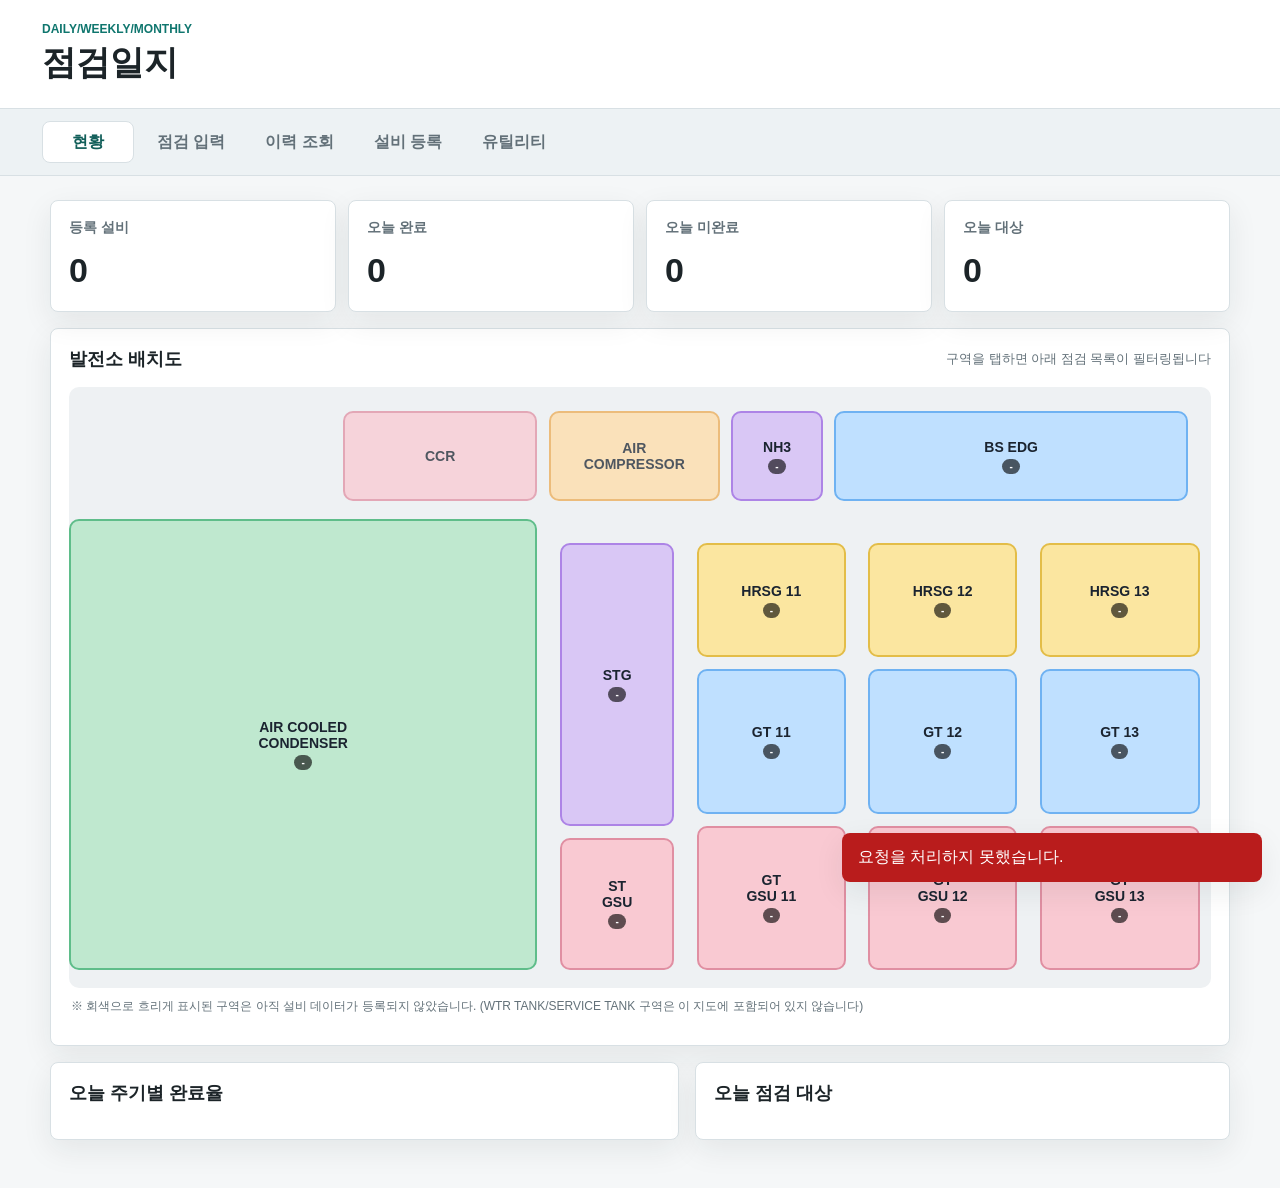
==== commit 3eb51eac: "Add files via upload" ====
--- a/index.html
+++ b/index.html
@@ -4,10 +4,7 @@
     <meta charset="utf-8" />
     <meta name="viewport" content="width=device-width, initial-scale=1" />
     <title>Daily/Weekly/Monthly 점검일지</title>
-        <meta name="theme-color" content="#1f4e79" />
-    <link rel="manifest" href="manifest.json" />
-    <link rel="icon" href="icon-192.png" />
-    <link rel="stylesheet" href="styles.css?v=20260925j" />
+    <link rel="stylesheet" href="/styles.css?v=20260922n" />
   </head>
   <body>
     <header class="topbar">
@@ -52,50 +49,66 @@
             <span class="hint">구역을 탭하면 아래 점검 목록이 필터링됩니다</span>
           </div>
           <div class="plant-map" id="plantMap">
-            <div class="plant-zone plant-zone-static zc-pink" style="left:24.0%;top:5.3%;width:17.0%;height:19.7%;">
+            <div class="plant-zone plant-zone-static zc-pink" style="left:24.0%;top:4.0%;width:17.0%;height:15.0%;">
               <span class="plant-zone-name">CCR</span>
             </div>
-            <div class="plant-zone plant-zone-static zc-orange" style="left:42.0%;top:5.3%;width:15.0%;height:19.7%;">
+            <div class="plant-zone plant-zone-static zc-orange" style="left:42.0%;top:4.0%;width:15.0%;height:15.0%;">
               <span class="plant-zone-name">AIR<br />COMPRESSOR</span>
             </div>
-            <button class="plant-zone zc-purple" type="button" data-zone="NH3" style="left:58.0%;top:5.3%;width:8.0%;height:19.7%;">
+            <button class="plant-zone zc-purple" type="button" data-zone="NH3" style="left:58.0%;top:4.0%;width:8.0%;height:15.0%;">
               <span class="plant-zone-name">NH3</span>
               <span class="plant-zone-badge" data-zone-badge>-</span>
             </button>
-            <button class="plant-zone zc-blue" type="button" data-zone="BS EDG" style="left:67.0%;top:5.3%;width:31.0%;height:19.7%;">
+            <button class="plant-zone zc-blue" type="button" data-zone="BS EDG" style="left:67.0%;top:4.0%;width:31.0%;height:15.0%;">
               <span class="plant-zone-name">BS EDG</span>
               <span class="plant-zone-badge" data-zone-badge>-</span>
             </button>
-            <button class="plant-zone zc-green" type="button" data-zone="ACC AREA" style="left:0.0%;top:34.2%;width:41.0%;height:61.8%;">
+            <button class="plant-zone zc-green" type="button" data-zone="ACC AREA" style="left:0.0%;top:22.0%;width:41.0%;height:75.0%;">
               <span class="plant-zone-name">AIR COOLED<br />CONDENSER</span>
               <span class="plant-zone-badge" data-zone-badge>-</span>
             </button>
-            <button class="plant-zone zc-purple" type="button" data-zone="STG" style="left:43.0%;top:34.2%;width:10.0%;height:61.8%;">
+            <button class="plant-zone zc-purple" type="button" data-zone="STG" style="left:43.0%;top:26.0%;width:10.0%;height:47.0%;">
               <span class="plant-zone-name">STG</span>
               <span class="plant-zone-badge" data-zone-badge>-</span>
             </button>
-            <button class="plant-zone zc-yellow" type="button" data-zone="HRSG-1 AREA" style="left:55.0%;top:34.2%;width:13.0%;height:25.0%;">
+            <button class="plant-zone zc-pink" type="button" data-zone="ST GSU" style="left:43.0%;top:75.0%;width:10.0%;height:22.0%;">
+              <span class="plant-zone-name">ST<br />GSU</span>
+              <span class="plant-zone-badge" data-zone-badge>-</span>
+            </button>
+            <button class="plant-zone zc-yellow" type="button" data-zone="HRSG-1 AREA" style="left:55.0%;top:26.0%;width:13.0%;height:19.0%;">
               <span class="plant-zone-name">HRSG 11</span>
               <span class="plant-zone-badge" data-zone-badge>-</span>
             </button>
-            <button class="plant-zone zc-blue" type="button" data-zone="GT-1 BLOCK" style="left:55.0%;top:61.8%;width:13.0%;height:31.6%;">
+            <button class="plant-zone zc-blue" type="button" data-zone="GT-1 BLOCK" style="left:55.0%;top:47.0%;width:13.0%;height:24.0%;">
               <span class="plant-zone-name">GT 11</span>
               <span class="plant-zone-badge" data-zone-badge>-</span>
             </button>
-            <button class="plant-zone zc-yellow" type="button" data-zone="HRSG-2 AREA" style="left:70.0%;top:34.2%;width:13.0%;height:25.0%;">
+            <button class="plant-zone zc-pink" type="button" data-zone="GT GSU 11" style="left:55.0%;top:73.0%;width:13.0%;height:24.0%;">
+              <span class="plant-zone-name">GT<br />GSU 11</span>
+              <span class="plant-zone-badge" data-zone-badge>-</span>
+            </button>
+            <button class="plant-zone zc-yellow" type="button" data-zone="HRSG-2 AREA" style="left:70.0%;top:26.0%;width:13.0%;height:19.0%;">
               <span class="plant-zone-name">HRSG 12</span>
               <span class="plant-zone-badge" data-zone-badge>-</span>
             </button>
-            <button class="plant-zone zc-blue" type="button" data-zone="GT-2 BLOCK" style="left:70.0%;top:61.8%;width:13.0%;height:31.6%;">
+            <button class="plant-zone zc-blue" type="button" data-zone="GT-2 BLOCK" style="left:70.0%;top:47.0%;width:13.0%;height:24.0%;">
               <span class="plant-zone-name">GT 12</span>
               <span class="plant-zone-badge" data-zone-badge>-</span>
             </button>
-            <button class="plant-zone zc-yellow" type="button" data-zone="HRSG-3 AREA" style="left:85.0%;top:34.2%;width:14.0%;height:25.0%;">
+            <button class="plant-zone zc-pink" type="button" data-zone="GT GSU 12" style="left:70.0%;top:73.0%;width:13.0%;height:24.0%;">
+              <span class="plant-zone-name">GT<br />GSU 12</span>
+              <span class="plant-zone-badge" data-zone-badge>-</span>
+            </button>
+            <button class="plant-zone zc-yellow" type="button" data-zone="HRSG-3 AREA" style="left:85.0%;top:26.0%;width:14.0%;height:19.0%;">
               <span class="plant-zone-name">HRSG 13</span>
               <span class="plant-zone-badge" data-zone-badge>-</span>
             </button>
-            <button class="plant-zone zc-blue" type="button" data-zone="GT-3 BLOCK" style="left:85.0%;top:61.8%;width:14.0%;height:31.6%;">
+            <button class="plant-zone zc-blue" type="button" data-zone="GT-3 BLOCK" style="left:85.0%;top:47.0%;width:14.0%;height:24.0%;">
               <span class="plant-zone-name">GT 13</span>
+              <span class="plant-zone-badge" data-zone-badge>-</span>
+            </button>
+            <button class="plant-zone zc-pink" type="button" data-zone="GT GSU 13" style="left:85.0%;top:73.0%;width:14.0%;height:24.0%;">
+              <span class="plant-zone-name">GT<br />GSU 13</span>
               <span class="plant-zone-badge" data-zone-badge>-</span>
             </button>
           </div>
@@ -423,8 +436,6 @@
     </main>
 
     <div class="toast" id="toast" role="status" aria-live="polite"></div>
-    <script src="config.js"></script>
-    <script src="api-adapter.js?v=20260925g"></script>
-    <script src="app.js?v=20260925j"></script>
+    <script src="/app.js?v=20260922n"></script>
   </body>
 </html>
--- a/styles.css
+++ b/styles.css
@@ -345,7 +345,7 @@
 .plant-map {
   position: relative;
   width: 100%;
-  aspect-ratio: 2.4 / 1;
+  aspect-ratio: 1.9 / 1;
   border-radius: 10px;
   overflow: hidden;
   background: #eef1f3;
@@ -1110,166 +1110,3 @@
     min-height: 48px;
   }
 }
-
-/* 미전송(오프라인 저장) 기록 표시 */
-.pending-badge {
-  position: fixed;
-  right: 16px;
-  bottom: 16px;
-  z-index: 1000;
-  padding: 10px 16px;
-  border: 0;
-  border-radius: 999px;
-  background: #d9480f;
-  color: #fff;
-  font-weight: 700;
-  font-size: 15px;
-  box-shadow: 0 4px 14px rgba(0, 0, 0, 0.25);
-}
-.pending-badge[hidden] {
-  display: none;
-}
-
-/* ===== 모바일 컴팩트 레이아웃 (한 화면에 더 많이 보이게) ===== */
-@media (max-width: 820px) {
-  .topbar {
-    padding: 10px 14px;
-  }
-  .topbar h1 {
-    font-size: 20px;
-    margin: 0;
-  }
-  .topbar .eyebrow {
-    font-size: 10px;
-    margin: 0;
-  }
-  .tabs {
-    padding-top: 4px;
-    padding-bottom: 4px;
-  }
-  .tab {
-    min-height: 36px;
-    padding: 0 12px;
-    font-size: 14px;
-  }
-  main {
-    width: calc(100% - 16px);
-    margin: 8px auto 72px;
-  }
-  .panel {
-    padding: 12px;
-  }
-  .panel h2 {
-    font-size: 17px;
-  }
-  .panel-head {
-    margin-bottom: 8px;
-  }
-  #inspectionForm.form-grid,
-  #inspectionForm .form-grid {
-    grid-template-columns: repeat(2, minmax(0, 1fr));
-    gap: 8px;
-  }
-  #inspectionForm label {
-    font-size: 12px;
-  }
-  #inspectionForm input,
-  #inspectionForm select {
-    min-height: 38px;
-    padding: 6px 10px;
-  }
-
-  /* 자동 점검주기: 한 줄로 */
-  .auto-cycle {
-    display: flex;
-    flex-wrap: wrap;
-    align-items: baseline;
-    gap: 4px 10px;
-    padding: 8px 12px;
-  }
-  .auto-cycle strong {
-    font-size: 17px;
-  }
-  .auto-cycle small {
-    font-size: 11px;
-  }
-
-  /* 점검 항목: 질문 | 버튼2개 를 한 줄에 */
-  .item-panel,
-  .common-panel {
-    grid-template-columns: 1fr !important;
-    gap: 0;
-    padding: 2px 10px;
-  }
-  .radio-row {
-    display: grid;
-    grid-template-columns: minmax(0, 1fr) auto auto;
-    align-items: center;
-    gap: 6px;
-    border: 0;
-    border-bottom: 1px solid var(--line);
-    border-radius: 0;
-    padding: 6px 0;
-    margin: 0;
-  }
-  .item-panel .radio-row:last-child {
-    border-bottom: 0;
-  }
-  .radio-row legend {
-    float: left;
-    padding: 0;
-    margin: 0;
-    font-size: 14px;
-    line-height: 1.25;
-  }
-  .radio-row label,
-  .item-panel .radio-row label {
-    grid-column: auto;
-    flex: none;
-    min-height: 38px;
-    min-width: 72px;
-    padding: 0 10px;
-    justify-content: center;
-    gap: 5px;
-    font-size: 14px;
-  }
-  .radio-row input {
-    width: 16px;
-    min-height: 16px;
-    margin: 0;
-  }
-
-  #inspectionForm textarea {
-    min-height: 56px;
-  }
-  .file-button {
-    min-height: 40px;
-  }
-
-  /* 하단 버튼: 2 x 2 */
-  #inspectionForm .actions {
-    display: grid;
-    grid-template-columns: 1fr 1fr;
-    gap: 6px;
-  }
-  #inspectionForm .actions button {
-    min-height: 42px;
-    padding: 0 6px;
-    font-size: 14px;
-    white-space: nowrap;
-  }
-  #inspectionForm .actions button[type="submit"]:not([data-after-submit]) {
-    order: -1;
-  }
-}
-
-/* 배치도: 폰에서는 세로를 조금 더 확보 */
-@media (max-width: 640px) {
-  .plant-map {
-    aspect-ratio: 1.45 / 1;
-  }
-  /* 좁은 칸에서는 "완료/전체" 만 표시 */
-  .plant-zone-badge .badge-open {
-    display: none;
-  }
-}
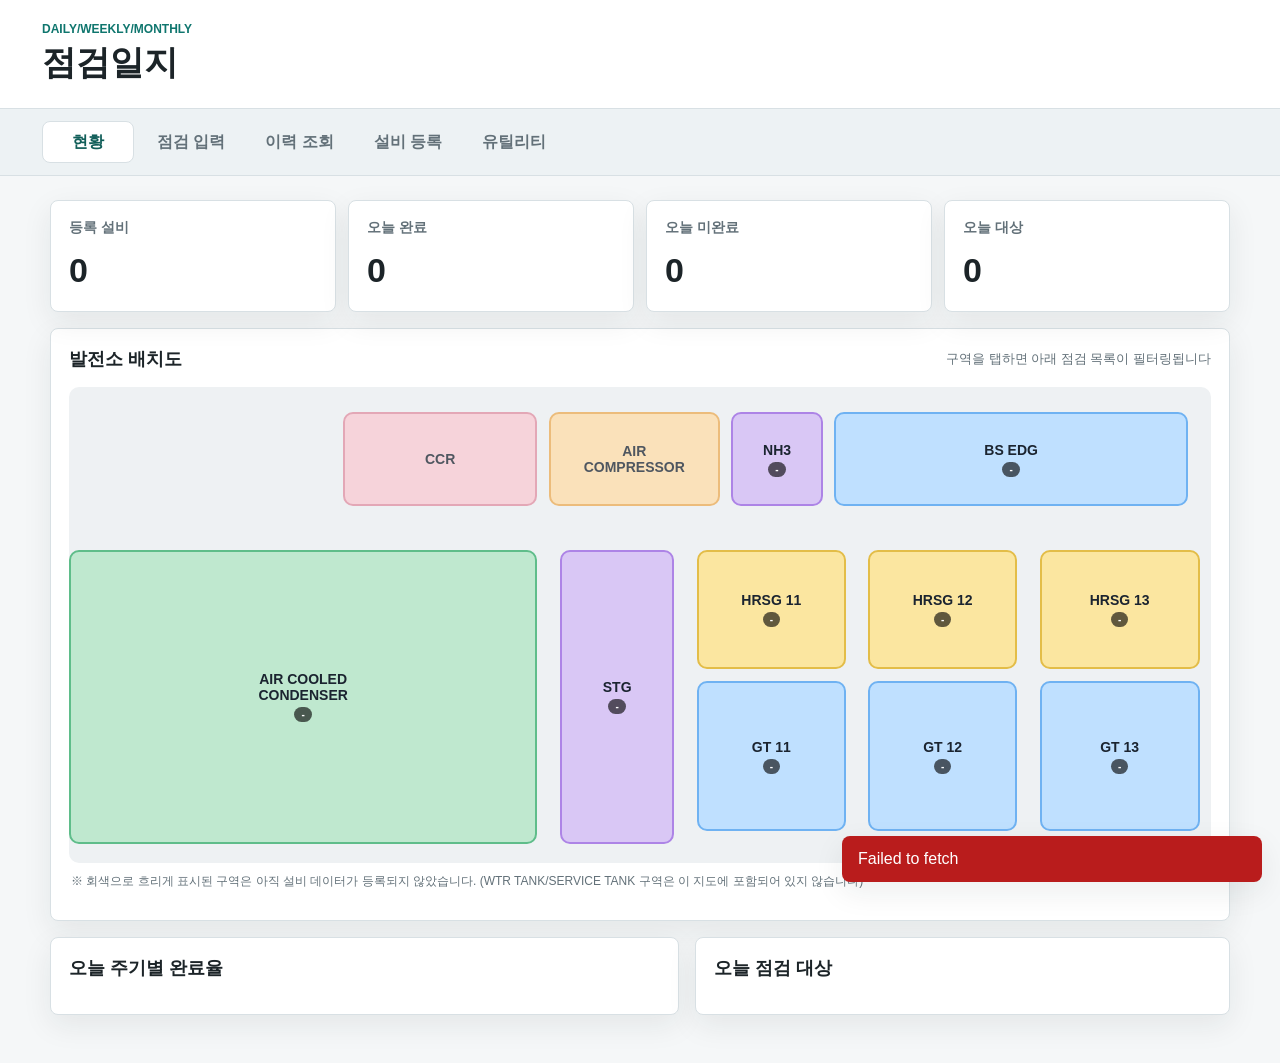
==== commit 8aa18eee: "Add files via upload" ====
--- a/index.html
+++ b/index.html
@@ -4,7 +4,10 @@
     <meta charset="utf-8" />
     <meta name="viewport" content="width=device-width, initial-scale=1" />
     <title>Daily/Weekly/Monthly 점검일지</title>
-    <link rel="stylesheet" href="/styles.css?v=20260922n" />
+        <meta name="theme-color" content="#1f4e79" />
+    <link rel="manifest" href="manifest.json" />
+    <link rel="icon" href="icon-192.png" />
+    <link rel="stylesheet" href="styles.css?v=20260927a" />
   </head>
   <body>
     <header class="topbar">
@@ -49,66 +52,50 @@
             <span class="hint">구역을 탭하면 아래 점검 목록이 필터링됩니다</span>
           </div>
           <div class="plant-map" id="plantMap">
-            <div class="plant-zone plant-zone-static zc-pink" style="left:24.0%;top:4.0%;width:17.0%;height:15.0%;">
+            <div class="plant-zone plant-zone-static zc-pink" style="left:24.0%;top:5.3%;width:17.0%;height:19.7%;">
               <span class="plant-zone-name">CCR</span>
             </div>
-            <div class="plant-zone plant-zone-static zc-orange" style="left:42.0%;top:4.0%;width:15.0%;height:15.0%;">
+            <div class="plant-zone plant-zone-static zc-orange" style="left:42.0%;top:5.3%;width:15.0%;height:19.7%;">
               <span class="plant-zone-name">AIR<br />COMPRESSOR</span>
             </div>
-            <button class="plant-zone zc-purple" type="button" data-zone="NH3" style="left:58.0%;top:4.0%;width:8.0%;height:15.0%;">
+            <button class="plant-zone zc-purple" type="button" data-zone="NH3" style="left:58.0%;top:5.3%;width:8.0%;height:19.7%;">
               <span class="plant-zone-name">NH3</span>
               <span class="plant-zone-badge" data-zone-badge>-</span>
             </button>
-            <button class="plant-zone zc-blue" type="button" data-zone="BS EDG" style="left:67.0%;top:4.0%;width:31.0%;height:15.0%;">
+            <button class="plant-zone zc-blue" type="button" data-zone="BS EDG" style="left:67.0%;top:5.3%;width:31.0%;height:19.7%;">
               <span class="plant-zone-name">BS EDG</span>
               <span class="plant-zone-badge" data-zone-badge>-</span>
             </button>
-            <button class="plant-zone zc-green" type="button" data-zone="ACC AREA" style="left:0.0%;top:22.0%;width:41.0%;height:75.0%;">
+            <button class="plant-zone zc-green" type="button" data-zone="ACC AREA" style="left:0.0%;top:34.2%;width:41.0%;height:61.8%;">
               <span class="plant-zone-name">AIR COOLED<br />CONDENSER</span>
               <span class="plant-zone-badge" data-zone-badge>-</span>
             </button>
-            <button class="plant-zone zc-purple" type="button" data-zone="STG" style="left:43.0%;top:26.0%;width:10.0%;height:47.0%;">
+            <button class="plant-zone zc-purple" type="button" data-zone="STG" style="left:43.0%;top:34.2%;width:10.0%;height:61.8%;">
               <span class="plant-zone-name">STG</span>
               <span class="plant-zone-badge" data-zone-badge>-</span>
             </button>
-            <button class="plant-zone zc-pink" type="button" data-zone="ST GSU" style="left:43.0%;top:75.0%;width:10.0%;height:22.0%;">
-              <span class="plant-zone-name">ST<br />GSU</span>
-              <span class="plant-zone-badge" data-zone-badge>-</span>
-            </button>
-            <button class="plant-zone zc-yellow" type="button" data-zone="HRSG-1 AREA" style="left:55.0%;top:26.0%;width:13.0%;height:19.0%;">
+            <button class="plant-zone zc-yellow" type="button" data-zone="HRSG-1 AREA" style="left:55.0%;top:34.2%;width:13.0%;height:25.0%;">
               <span class="plant-zone-name">HRSG 11</span>
               <span class="plant-zone-badge" data-zone-badge>-</span>
             </button>
-            <button class="plant-zone zc-blue" type="button" data-zone="GT-1 BLOCK" style="left:55.0%;top:47.0%;width:13.0%;height:24.0%;">
+            <button class="plant-zone zc-blue" type="button" data-zone="GT-1 BLOCK" style="left:55.0%;top:61.8%;width:13.0%;height:31.6%;">
               <span class="plant-zone-name">GT 11</span>
               <span class="plant-zone-badge" data-zone-badge>-</span>
             </button>
-            <button class="plant-zone zc-pink" type="button" data-zone="GT GSU 11" style="left:55.0%;top:73.0%;width:13.0%;height:24.0%;">
-              <span class="plant-zone-name">GT<br />GSU 11</span>
-              <span class="plant-zone-badge" data-zone-badge>-</span>
-            </button>
-            <button class="plant-zone zc-yellow" type="button" data-zone="HRSG-2 AREA" style="left:70.0%;top:26.0%;width:13.0%;height:19.0%;">
+            <button class="plant-zone zc-yellow" type="button" data-zone="HRSG-2 AREA" style="left:70.0%;top:34.2%;width:13.0%;height:25.0%;">
               <span class="plant-zone-name">HRSG 12</span>
               <span class="plant-zone-badge" data-zone-badge>-</span>
             </button>
-            <button class="plant-zone zc-blue" type="button" data-zone="GT-2 BLOCK" style="left:70.0%;top:47.0%;width:13.0%;height:24.0%;">
+            <button class="plant-zone zc-blue" type="button" data-zone="GT-2 BLOCK" style="left:70.0%;top:61.8%;width:13.0%;height:31.6%;">
               <span class="plant-zone-name">GT 12</span>
               <span class="plant-zone-badge" data-zone-badge>-</span>
             </button>
-            <button class="plant-zone zc-pink" type="button" data-zone="GT GSU 12" style="left:70.0%;top:73.0%;width:13.0%;height:24.0%;">
-              <span class="plant-zone-name">GT<br />GSU 12</span>
-              <span class="plant-zone-badge" data-zone-badge>-</span>
-            </button>
-            <button class="plant-zone zc-yellow" type="button" data-zone="HRSG-3 AREA" style="left:85.0%;top:26.0%;width:14.0%;height:19.0%;">
+            <button class="plant-zone zc-yellow" type="button" data-zone="HRSG-3 AREA" style="left:85.0%;top:34.2%;width:14.0%;height:25.0%;">
               <span class="plant-zone-name">HRSG 13</span>
               <span class="plant-zone-badge" data-zone-badge>-</span>
             </button>
-            <button class="plant-zone zc-blue" type="button" data-zone="GT-3 BLOCK" style="left:85.0%;top:47.0%;width:14.0%;height:24.0%;">
+            <button class="plant-zone zc-blue" type="button" data-zone="GT-3 BLOCK" style="left:85.0%;top:61.8%;width:14.0%;height:31.6%;">
               <span class="plant-zone-name">GT 13</span>
-              <span class="plant-zone-badge" data-zone-badge>-</span>
-            </button>
-            <button class="plant-zone zc-pink" type="button" data-zone="GT GSU 13" style="left:85.0%;top:73.0%;width:14.0%;height:24.0%;">
-              <span class="plant-zone-name">GT<br />GSU 13</span>
               <span class="plant-zone-badge" data-zone-badge>-</span>
             </button>
           </div>
@@ -388,9 +375,10 @@
                 <input name="photoGallery" type="file" accept="image/*" multiple data-photo-input />
               </label>
             </div>
-            <small class="field-help">사진은 자동으로 용량을 줄여 저장됩니다.</small>
+            <small class="field-help">여러 번 촬영하면 계속 추가됩니다 (최대 6장). 용량은 자동으로 줄여 저장됩니다.</small>
           </label>
           <figure class="photo-preview full" id="photoPreview" hidden>
+            <figcaption class="photo-count" id="photoCount"></figcaption>
             <div class="photo-preview-grid"></div>
           </figure>
           <div class="actions full">
@@ -436,6 +424,8 @@
     </main>
 
     <div class="toast" id="toast" role="status" aria-live="polite"></div>
-    <script src="/app.js?v=20260922n"></script>
+    <script src="config.js"></script>
+    <script src="api-adapter.js?v=20260925g"></script>
+    <script src="app.js?v=20260927a"></script>
   </body>
 </html>
--- a/styles.css
+++ b/styles.css
@@ -345,7 +345,7 @@
 .plant-map {
   position: relative;
   width: 100%;
-  aspect-ratio: 1.9 / 1;
+  aspect-ratio: 2.4 / 1;
   border-radius: 10px;
   overflow: hidden;
   background: #eef1f3;
@@ -995,6 +995,10 @@
   z-index: 20;
 }
 
+.toast:not(.is-visible) {
+  visibility: hidden;
+}
+
 .toast.is-visible {
   transform: translateY(0);
 }
@@ -1110,3 +1114,271 @@
     min-height: 48px;
   }
 }
+
+/* 미전송(오프라인 저장) 기록 표시 */
+.pending-badge {
+  position: fixed;
+  right: 16px;
+  bottom: 16px;
+  z-index: 1000;
+  padding: 10px 16px;
+  border: 0;
+  border-radius: 999px;
+  background: #d9480f;
+  color: #fff;
+  font-weight: 700;
+  font-size: 15px;
+  box-shadow: 0 4px 14px rgba(0, 0, 0, 0.25);
+}
+.pending-badge[hidden] {
+  display: none;
+}
+
+/* ===== 모바일 컴팩트 레이아웃 (한 화면에 더 많이 보이게) ===== */
+@media (max-width: 820px) {
+  .topbar {
+    padding: 10px 14px;
+  }
+  .topbar h1 {
+    font-size: 20px;
+    margin: 0;
+  }
+  .topbar .eyebrow {
+    font-size: 10px;
+    margin: 0;
+  }
+  .tabs {
+    padding-top: 4px;
+    padding-bottom: 4px;
+  }
+  .tab {
+    min-height: 36px;
+    padding: 0 12px;
+    font-size: 14px;
+  }
+  main {
+    width: calc(100% - 16px);
+    margin: 8px auto 72px;
+  }
+  .panel {
+    padding: 12px;
+  }
+  .panel h2 {
+    font-size: 17px;
+  }
+  .panel-head {
+    margin-bottom: 8px;
+  }
+  #inspectionForm.form-grid,
+  #inspectionForm .form-grid {
+    grid-template-columns: repeat(2, minmax(0, 1fr));
+    gap: 8px;
+  }
+  #inspectionForm label {
+    font-size: 12px;
+  }
+  #inspectionForm input,
+  #inspectionForm select {
+    min-height: 38px;
+    padding: 6px 10px;
+  }
+
+  /* 자동 점검주기: 한 줄로 */
+  .auto-cycle {
+    display: flex;
+    flex-wrap: wrap;
+    align-items: baseline;
+    gap: 4px 10px;
+    padding: 8px 12px;
+  }
+  .auto-cycle strong {
+    font-size: 17px;
+  }
+  .auto-cycle small {
+    font-size: 11px;
+  }
+
+  /* 점검 항목: 질문 | 버튼2개 를 한 줄에 */
+  .item-panel,
+  .common-panel {
+    grid-template-columns: 1fr !important;
+    gap: 0;
+    padding: 2px 10px;
+  }
+  .radio-row {
+    display: grid;
+    grid-template-columns: minmax(0, 1fr) auto auto;
+    align-items: center;
+    gap: 6px;
+    border: 0;
+    border-bottom: 1px solid var(--line);
+    border-radius: 0;
+    padding: 6px 0;
+    margin: 0;
+  }
+  .item-panel .radio-row:last-child {
+    border-bottom: 0;
+  }
+  .radio-row legend {
+    float: left;
+    padding: 0;
+    margin: 0;
+    font-size: 14px;
+    line-height: 1.25;
+  }
+  .radio-row label,
+  .item-panel .radio-row label {
+    grid-column: auto;
+    flex: none;
+    min-height: 38px;
+    min-width: 72px;
+    padding: 0 10px;
+    justify-content: center;
+    gap: 5px;
+    font-size: 14px;
+  }
+  .radio-row input {
+    width: 16px;
+    min-height: 16px;
+    margin: 0;
+  }
+
+  #inspectionForm textarea {
+    min-height: 56px;
+  }
+  .file-button {
+    min-height: 40px;
+  }
+
+  /* 하단 버튼: 2 x 2 */
+  #inspectionForm .actions {
+    display: grid;
+    grid-template-columns: 1fr 1fr;
+    gap: 6px;
+  }
+  #inspectionForm .actions button {
+    min-height: 42px;
+    padding: 0 6px;
+    font-size: 14px;
+    white-space: nowrap;
+  }
+  #inspectionForm .actions button[type="submit"]:not([data-after-submit]) {
+    order: -1;
+  }
+}
+
+/* 배치도: 폰에서는 세로를 조금 더 확보 */
+@media (max-width: 640px) {
+  .plant-map {
+    aspect-ratio: 1.45 / 1;
+  }
+  /* 좁은 칸에서는 "완료/전체" 만 표시 */
+  .plant-zone-badge .badge-open {
+    display: none;
+  }
+}
+
+/* ===== 저장 중 / 결과 안내창 ===== */
+.busy-overlay,
+.result-overlay {
+  position: fixed;
+  inset: 0;
+  z-index: 2000;
+  display: flex;
+  align-items: center;
+  justify-content: center;
+  padding: 24px;
+  background: rgba(15, 22, 26, 0.45);
+}
+.busy-overlay[hidden],
+.result-overlay[hidden] {
+  display: none;
+}
+.busy-box,
+.result-box {
+  display: grid;
+  justify-items: center;
+  gap: 10px;
+  width: min(340px, 100%);
+  padding: 24px 20px;
+  border-radius: 14px;
+  background: #fff;
+  text-align: center;
+  box-shadow: 0 12px 40px rgba(0, 0, 0, 0.25);
+}
+.busy-box strong,
+.result-box strong {
+  font-size: 18px;
+}
+.busy-box small {
+  color: var(--muted);
+  font-size: 13px;
+}
+.busy-spinner {
+  width: 42px;
+  height: 42px;
+  border: 4px solid #d8e6e4;
+  border-top-color: var(--primary, #147a6d);
+  border-radius: 50%;
+  animation: busy-spin 0.9s linear infinite;
+}
+@keyframes busy-spin {
+  to { transform: rotate(360deg); }
+}
+.result-icon {
+  display: grid;
+  place-items: center;
+  width: 56px;
+  height: 56px;
+  border-radius: 50%;
+  color: #fff;
+  font-size: 30px;
+  font-weight: 900;
+}
+.result-success .result-icon { background: #1f9d55; }
+.result-offline .result-icon { background: #d9480f; font-size: 26px; }
+.result-error .result-icon { background: var(--danger, #c92a2a); }
+.result-box p {
+  margin: 0;
+  color: #3a464c;
+  font-size: 14px;
+  line-height: 1.5;
+  white-space: pre-line;
+}
+.result-box button {
+  min-width: 120px;
+  min-height: 44px;
+  margin-top: 4px;
+}
+
+/* 사진 여러 장: 썸네일 + 삭제 버튼 */
+.photo-count {
+  margin-bottom: 8px;
+  color: var(--muted);
+  font-size: 13px;
+  font-weight: 700;
+}
+.photo-thumb {
+  position: relative;
+}
+.photo-thumb img {
+  width: 96px;
+  height: 96px;
+  object-fit: cover;
+  border-radius: 6px;
+}
+.photo-remove {
+  position: absolute;
+  top: -8px;
+  right: -8px;
+  width: 28px;
+  min-width: 28px;
+  height: 28px;
+  min-height: 28px;
+  padding: 0;
+  border-radius: 50%;
+  background: #c92a2a;
+  color: #fff;
+  font-size: 18px;
+  line-height: 1;
+}
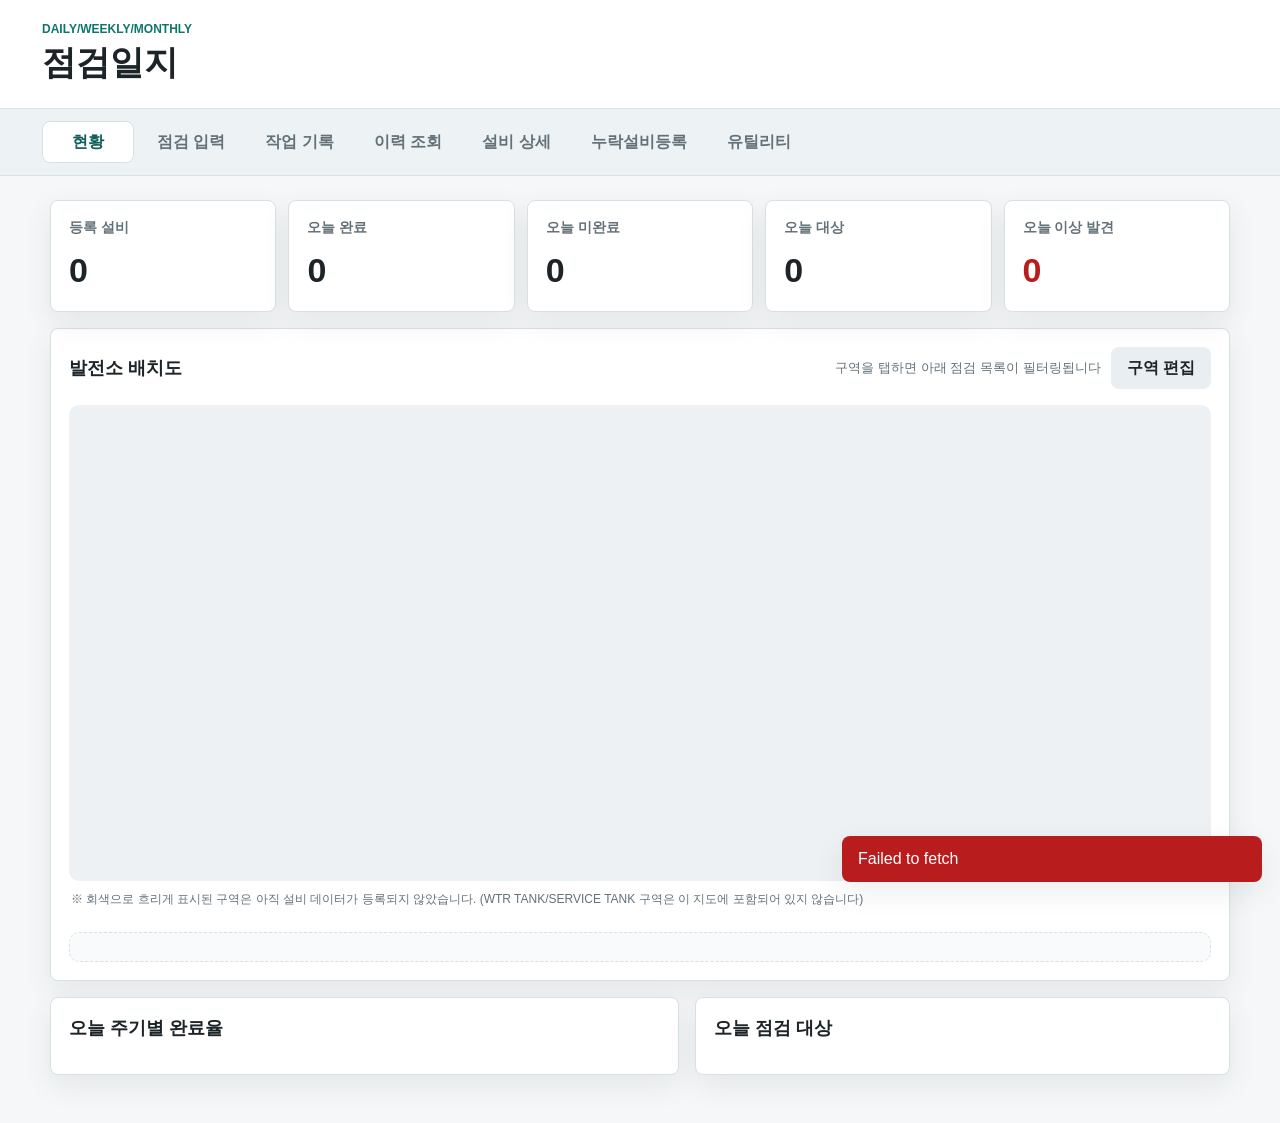
==== commit 77765296: "Add files via upload" ====
--- a/index.html
+++ b/index.html
@@ -7,7 +7,7 @@
         <meta name="theme-color" content="#1f4e79" />
     <link rel="manifest" href="manifest.json" />
     <link rel="icon" href="icon-192.png" />
-    <link rel="stylesheet" href="styles.css?v=20260927a" />
+    <link rel="stylesheet" href="styles.css?v=20260930c" />
   </head>
   <body>
     <header class="topbar">
@@ -20,8 +20,10 @@
     <nav class="tabs" aria-label="화면 선택">
       <button class="tab is-active" data-view="dashboard" type="button">현황</button>
       <button class="tab" data-view="inspection" type="button">점검 입력</button>
+      <button class="tab" data-view="worklog" type="button">작업 기록</button>
       <button class="tab" data-view="history" type="button">이력 조회</button>
-      <button class="tab" data-view="equipment" type="button">설비 등록</button>
+      <button class="tab" data-view="equipmentdetail" type="button">설비 상세</button>
+      <button class="tab" data-view="equipment" type="button">누락설비등록</button>
       <button class="tab" data-view="utility" type="button">유틸리티</button>
     </nav>
 
@@ -44,63 +46,25 @@
             <span>오늘 대상</span>
             <strong id="metricMissingStartup">0</strong>
           </article>
+          <article class="metric metric-alert" id="metricAbnormalCard">
+            <span>오늘 이상 발견</span>
+            <strong id="metricAbnormal">0</strong>
+          </article>
         </div>
 
         <section class="panel plant-map-panel">
           <div class="panel-head">
             <h2>발전소 배치도</h2>
-            <span class="hint">구역을 탭하면 아래 점검 목록이 필터링됩니다</span>
-          </div>
-          <div class="plant-map" id="plantMap">
-            <div class="plant-zone plant-zone-static zc-pink" style="left:24.0%;top:5.3%;width:17.0%;height:19.7%;">
-              <span class="plant-zone-name">CCR</span>
-            </div>
-            <div class="plant-zone plant-zone-static zc-orange" style="left:42.0%;top:5.3%;width:15.0%;height:19.7%;">
-              <span class="plant-zone-name">AIR<br />COMPRESSOR</span>
-            </div>
-            <button class="plant-zone zc-purple" type="button" data-zone="NH3" style="left:58.0%;top:5.3%;width:8.0%;height:19.7%;">
-              <span class="plant-zone-name">NH3</span>
-              <span class="plant-zone-badge" data-zone-badge>-</span>
-            </button>
-            <button class="plant-zone zc-blue" type="button" data-zone="BS EDG" style="left:67.0%;top:5.3%;width:31.0%;height:19.7%;">
-              <span class="plant-zone-name">BS EDG</span>
-              <span class="plant-zone-badge" data-zone-badge>-</span>
-            </button>
-            <button class="plant-zone zc-green" type="button" data-zone="ACC AREA" style="left:0.0%;top:34.2%;width:41.0%;height:61.8%;">
-              <span class="plant-zone-name">AIR COOLED<br />CONDENSER</span>
-              <span class="plant-zone-badge" data-zone-badge>-</span>
-            </button>
-            <button class="plant-zone zc-purple" type="button" data-zone="STG" style="left:43.0%;top:34.2%;width:10.0%;height:61.8%;">
-              <span class="plant-zone-name">STG</span>
-              <span class="plant-zone-badge" data-zone-badge>-</span>
-            </button>
-            <button class="plant-zone zc-yellow" type="button" data-zone="HRSG-1 AREA" style="left:55.0%;top:34.2%;width:13.0%;height:25.0%;">
-              <span class="plant-zone-name">HRSG 11</span>
-              <span class="plant-zone-badge" data-zone-badge>-</span>
-            </button>
-            <button class="plant-zone zc-blue" type="button" data-zone="GT-1 BLOCK" style="left:55.0%;top:61.8%;width:13.0%;height:31.6%;">
-              <span class="plant-zone-name">GT 11</span>
-              <span class="plant-zone-badge" data-zone-badge>-</span>
-            </button>
-            <button class="plant-zone zc-yellow" type="button" data-zone="HRSG-2 AREA" style="left:70.0%;top:34.2%;width:13.0%;height:25.0%;">
-              <span class="plant-zone-name">HRSG 12</span>
-              <span class="plant-zone-badge" data-zone-badge>-</span>
-            </button>
-            <button class="plant-zone zc-blue" type="button" data-zone="GT-2 BLOCK" style="left:70.0%;top:61.8%;width:13.0%;height:31.6%;">
-              <span class="plant-zone-name">GT 12</span>
-              <span class="plant-zone-badge" data-zone-badge>-</span>
-            </button>
-            <button class="plant-zone zc-yellow" type="button" data-zone="HRSG-3 AREA" style="left:85.0%;top:34.2%;width:14.0%;height:25.0%;">
-              <span class="plant-zone-name">HRSG 13</span>
-              <span class="plant-zone-badge" data-zone-badge>-</span>
-            </button>
-            <button class="plant-zone zc-blue" type="button" data-zone="GT-3 BLOCK" style="left:85.0%;top:61.8%;width:14.0%;height:31.6%;">
-              <span class="plant-zone-name">GT 13</span>
-              <span class="plant-zone-badge" data-zone-badge>-</span>
-            </button>
-          </div>
+            <div class="panel-head-actions">
+              <span class="hint">구역을 탭하면 아래 점검 목록이 필터링됩니다</span>
+              <button class="secondary" type="button" id="plantZoneAddButton" hidden>+ 구역 추가</button>
+              <button class="secondary" type="button" id="plantZoneEditToggle">구역 편집</button>
+            </div>
+          </div>
+          <div class="plant-map" id="plantMap"></div>
           <p class="plant-map-note">※ 회색으로 흐리게 표시된 구역은 아직 설비 데이터가 등록되지 않았습니다. (WTR TANK/SERVICE TANK 구역은 이 지도에 포함되어 있지 않습니다)</p>
           <div class="plant-zone-chips" id="plantZoneChips"></div>
+          <div class="plant-zone-editor" id="plantZoneEditor" hidden></div>
         </section>
 
         <div class="panel-grid">
@@ -123,7 +87,7 @@
       <section class="view" id="view-equipment">
         <form class="form-grid panel" id="equipmentForm">
           <div class="panel-head full">
-            <h2>설비 등록</h2>
+            <h2>누락설비등록</h2>
           </div>
           <p class="form-note full">설비 누락 시에만 추가하세요.</p>
           <label>
@@ -321,15 +285,30 @@
               <label><input type="radio" name="dailyOilCondition" value="정상" checked /> 정상</label>
               <label><input type="radio" name="dailyOilCondition" value="부족" /> 부족</label>
             </fieldset>
+            <fieldset class="radio-row conditional-row" id="oilRefillRow" hidden>
+              <legend>윤활유 보충 여부</legend>
+              <label><input type="radio" name="oilRefilled" value="yes" checked /> 예</label>
+              <label><input type="radio" name="oilRefilled" value="no" /> 아니오</label>
+            </fieldset>
             <fieldset class="radio-row">
               <legend>윤활유 누유 여부</legend>
               <label><input type="radio" name="oilLeak" value="no" checked /> 아니오</label>
               <label><input type="radio" name="oilLeak" value="yes" /> 예</label>
             </fieldset>
+            <fieldset class="radio-row conditional-row" id="oilLeakFixRow" hidden>
+              <legend>누유 조치 여부</legend>
+              <label><input type="radio" name="oilLeakFixed" value="yes" checked /> 예</label>
+              <label><input type="radio" name="oilLeakFixed" value="no" /> 아니오</label>
+            </fieldset>
             <fieldset class="radio-row">
               <legend>펌프/팬 누수 여부</legend>
               <label><input type="radio" name="pumpFanLeak" value="no" checked /> 아니오</label>
               <label><input type="radio" name="pumpFanLeak" value="yes" /> 예</label>
+            </fieldset>
+            <fieldset class="radio-row conditional-row" id="leakFixRow" hidden>
+              <legend>누수 조치 여부</legend>
+              <label><input type="radio" name="pumpFanLeakFixed" value="yes" checked /> 예</label>
+              <label><input type="radio" name="pumpFanLeakFixed" value="no" /> 아니오</label>
             </fieldset>
             <fieldset class="radio-row" data-only-for="EDG">
               <legend>냉각수 누유여부</legend>
@@ -377,8 +356,8 @@
             </div>
             <small class="field-help">여러 번 촬영하면 계속 추가됩니다 (최대 6장). 용량은 자동으로 줄여 저장됩니다.</small>
           </label>
-          <figure class="photo-preview full" id="photoPreview" hidden>
-            <figcaption class="photo-count" id="photoCount"></figcaption>
+          <figure class="photo-preview full" hidden>
+            <figcaption class="photo-count"></figcaption>
             <div class="photo-preview-grid"></div>
           </figure>
           <div class="actions full">
@@ -386,6 +365,85 @@
             <button type="button" class="secondary" id="nextOpenInspection">다음 미완료 설비로</button>
             <button type="submit" class="secondary" data-after-submit="next">저장 후 다음</button>
             <button type="submit">점검 제출</button>
+          </div>
+        </form>
+      </section>
+
+      <section class="view" id="view-worklog">
+        <form class="form-grid panel" id="workLogForm">
+          <div class="panel-head full">
+            <h2>작업 기록</h2>
+            <p class="hint">점검과 별도로, 수리·부품교체·고장·반출 등 특별한 작업을 기록합니다.</p>
+          </div>
+          <input type="hidden" name="equipmentId" id="workEquipmentSelect" />
+          <div class="equipment-picker full">
+            <label>
+              구역
+              <select id="workCategory0Select" required></select>
+            </label>
+            <label>
+              계통
+              <select id="workCategory1Select" required></select>
+            </label>
+            <label>
+              설비
+              <select id="workCategory2Select" required></select>
+            </label>
+            <label>
+              작업일
+              <input name="workDate" type="date" required />
+            </label>
+            <label>
+              작업자
+              <input name="worker" placeholder="예: 홍길동" list="inspectorList" autocomplete="off" />
+            </label>
+          </div>
+
+          <fieldset class="radio-row full" id="workTypeRow">
+            <legend>작업 종류</legend>
+            <label><input type="radio" name="workType" value="repair" checked /> 수리</label>
+            <label><input type="radio" name="workType" value="partReplace" /> 부품 교체</label>
+            <label><input type="radio" name="workType" value="breakdown" /> 고장 발생</label>
+            <label><input type="radio" name="workType" value="checkedOut" /> 외부 반출</label>
+            <label><input type="radio" name="workType" value="checkedIn" /> 반입(복귀)</label>
+            <label><input type="radio" name="workType" value="other" /> 기타</label>
+          </fieldset>
+
+          <label class="full" id="workRelatedPmRow" hidden>
+            관련 정비 항목 (선택)
+            <select name="relatedPmCode" id="workRelatedPmSelect">
+              <option value="">선택 안 함</option>
+            </select>
+            <small class="field-help">선택하면 해당 정비 일정이 이 작업일 기준으로 완료 처리됩니다.</small>
+          </label>
+
+          <label class="full">
+            작업 내용
+            <textarea name="description" rows="3" placeholder="예: DE측 베어링 교체, 진동 과다로" required></textarea>
+          </label>
+
+          <label class="full">
+            사진
+            <div class="photo-actions">
+              <label class="file-button">
+                사진 촬영
+                <input name="photoCamera" type="file" accept="image/*" capture="environment" data-photo-input />
+              </label>
+              <label class="file-button secondary">
+                사진 선택
+                <input name="photoGallery" type="file" accept="image/*" multiple data-photo-input />
+              </label>
+            </div>
+            <small class="field-help">여러 번 촬영하면 계속 추가됩니다 (최대 6장). 용량은 자동으로 줄여 저장됩니다.</small>
+          </label>
+          <figure class="photo-preview full" hidden>
+            <figcaption class="photo-count"></figcaption>
+            <div class="photo-preview-grid"></div>
+          </figure>
+
+          <div class="actions full">
+            <button type="reset" class="secondary">초기화</button>
+            <button type="submit">작업 기록 저장</button>
           </div>
         </form>
       </section>
@@ -408,6 +466,10 @@
               <input id="historyStartDate" type="date" aria-label="시작일" />
               <input id="historyEndDate" type="date" aria-label="종료일" />
               <input id="historySearch" placeholder="설비명 검색" />
+              <label class="check-inline">
+                <input type="checkbox" id="historyAbnormalOnly" />
+                이상만 보기
+              </label>
             </div>
           </div>
           <div class="history-list" id="historyList"></div>
@@ -421,11 +483,42 @@
           </section>
         </section>
       </section>
+
+      <section class="view" id="view-equipmentdetail">
+        <section class="history-shell">
+          <aside class="panel history-list-panel equipment-detail-list-panel">
+            <div class="panel-head">
+              <h2>설비 선택</h2>
+            </div>
+            <div class="equipment-picker equipment-detail-picker">
+              <label>
+                구역
+                <select id="detailCategory0Select"></select>
+              </label>
+              <label>
+                계통
+                <select id="detailCategory1Select"></select>
+              </label>
+              <label>
+                설비
+                <select id="detailCategory2Select"></select>
+              </label>
+            </div>
+          </aside>
+
+          <section class="panel history-detail-panel">
+            <div class="panel-head">
+              <h2>설비 상세</h2>
+            </div>
+            <div id="equipmentDetailBody"></div>
+          </section>
+        </section>
+      </section>
     </main>
 
     <div class="toast" id="toast" role="status" aria-live="polite"></div>
     <script src="config.js"></script>
-    <script src="api-adapter.js?v=20260925g"></script>
-    <script src="app.js?v=20260927a"></script>
+    <script src="api-adapter.js?v=20260930d"></script>
+    <script src="app.js?v=20260930d"></script>
   </body>
 </html>
--- a/styles.css
+++ b/styles.css
@@ -160,9 +160,32 @@
 
 .summary-grid {
   display: grid;
-  grid-template-columns: repeat(4, minmax(0, 1fr));
+  grid-template-columns: repeat(5, minmax(0, 1fr));
   gap: 12px;
   margin-bottom: 16px;
+}
+
+.metric-alert strong {
+  color: var(--danger);
+}
+
+.metric-alert {
+  cursor: pointer;
+  transition: box-shadow 0.15s ease, transform 0.15s ease;
+}
+
+.metric-alert:hover {
+  box-shadow: 0 0 0 2px var(--danger) inset;
+  transform: translateY(-1px);
+}
+
+.equipment-picker.equipment-detail-picker {
+  grid-template-columns: 1fr;
+  padding: 16px;
+}
+
+.history-list-panel.equipment-detail-list-panel {
+  min-height: auto;
 }
 
 .metric,
@@ -429,6 +452,112 @@
   margin: 10px 2px 0;
   color: var(--muted);
   font-size: 12px;
+}
+
+.panel-head-actions {
+  display: flex;
+  flex-wrap: wrap;
+  align-items: center;
+  gap: 10px;
+}
+
+.plant-zone.is-editing {
+  cursor: grab;
+  outline: 2px dashed rgba(20, 25, 28, 0.35);
+  outline-offset: 2px;
+  touch-action: none;
+}
+
+.plant-zone.is-editing:active {
+  cursor: grabbing;
+}
+
+.plant-zone.is-selected {
+  outline: 3px solid var(--accent, #1c8a5f);
+  outline-offset: 2px;
+  z-index: 5;
+}
+
+.plant-zone-resize {
+  position: absolute;
+  right: 2px;
+  bottom: 2px;
+  width: 16px;
+  height: 16px;
+  border-radius: 4px;
+  background: rgba(20, 25, 28, 0.55);
+  cursor: nwse-resize;
+  touch-action: none;
+}
+
+.plant-zone-editor {
+  margin-top: 12px;
+  padding: 14px;
+  border: 1px dashed var(--line);
+  border-radius: 10px;
+  background: #f8fafb;
+  display: grid;
+  gap: 10px;
+}
+
+.plant-zone-editor .form-row {
+  display: grid;
+  gap: 6px;
+}
+
+.plant-zone-editor .form-row-inline {
+  display: grid;
+  grid-template-columns: repeat(4, minmax(0, 1fr));
+  gap: 8px;
+}
+
+.plant-zone-editor textarea {
+  resize: vertical;
+  min-height: 44px;
+}
+
+.plant-zone-color-swatch {
+  display: inline-block;
+  width: 14px;
+  height: 14px;
+  border-radius: 4px;
+  margin-right: 6px;
+  vertical-align: middle;
+  border: 1px solid rgba(0, 0, 0, 0.2);
+}
+
+.plant-zone-color-swatch.zc-pink { background: #f9c9d2; }
+.plant-zone-color-swatch.zc-orange { background: #ffdca8; }
+.plant-zone-color-swatch.zc-purple { background: #d9c7f5; }
+.plant-zone-color-swatch.zc-blue { background: #bfe0ff; }
+.plant-zone-color-swatch.zc-green { background: #bfe8cf; }
+.plant-zone-color-swatch.zc-yellow { background: #fbe6a0; }
+
+.zone-color-option.is-active {
+  box-shadow: inset 0 0 0 2px var(--ink);
+}
+
+.check-inline {
+  display: flex;
+  align-items: center;
+  gap: 8px;
+}
+
+.check-inline input[type="checkbox"] {
+  width: 18px;
+  min-height: 18px;
+  flex: 0 0 auto;
+}
+
+.detail-section-title {
+  margin: 22px 0 8px;
+  font-size: 15px;
+  font-weight: 800;
+  color: var(--ink);
+}
+
+.detail-section-title:first-child {
+  margin-top: 0;
 }
 
 .plant-zone-chips {
@@ -1023,8 +1152,8 @@
   }
 
   .summary-grid {
-    grid-template-columns: repeat(4, minmax(0, 1fr));
-    gap: 6px;
+    grid-template-columns: repeat(5, minmax(0, 1fr));
+    gap: 5px;
   }
 
   .metric {
